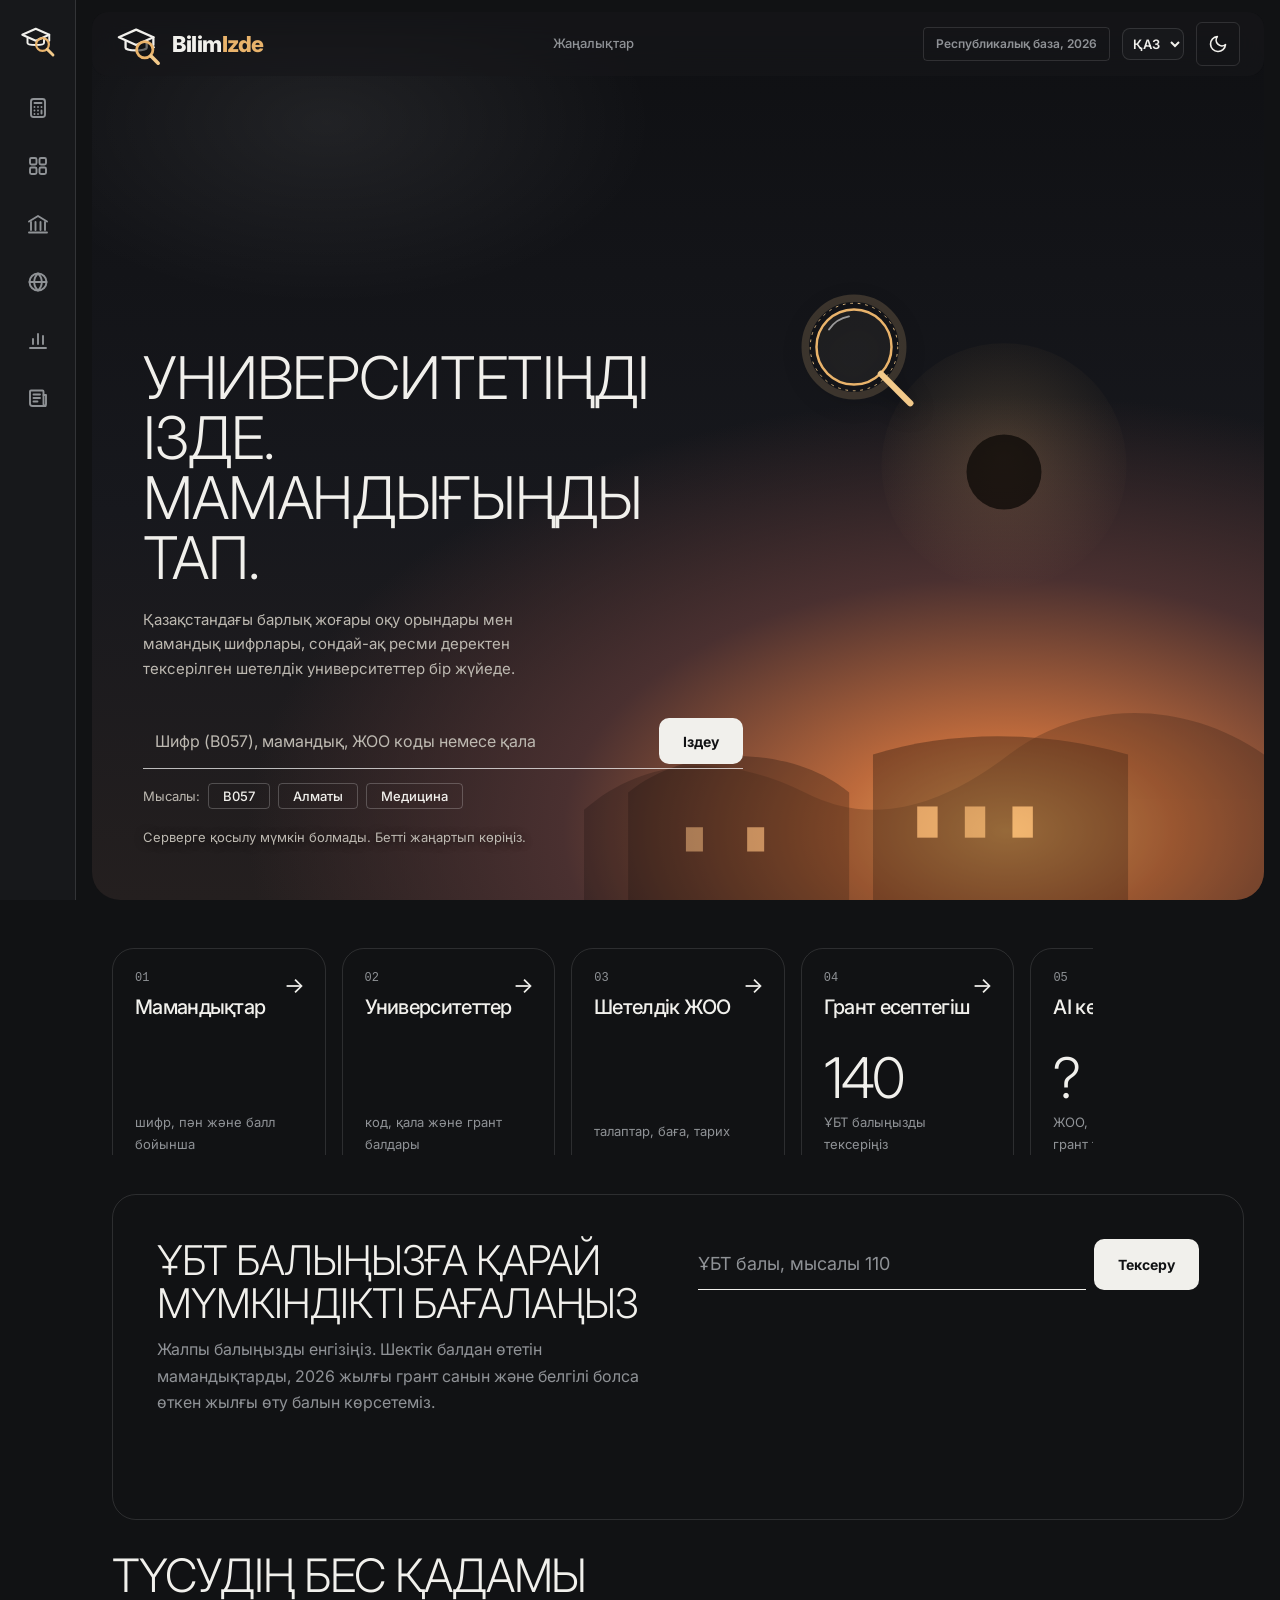
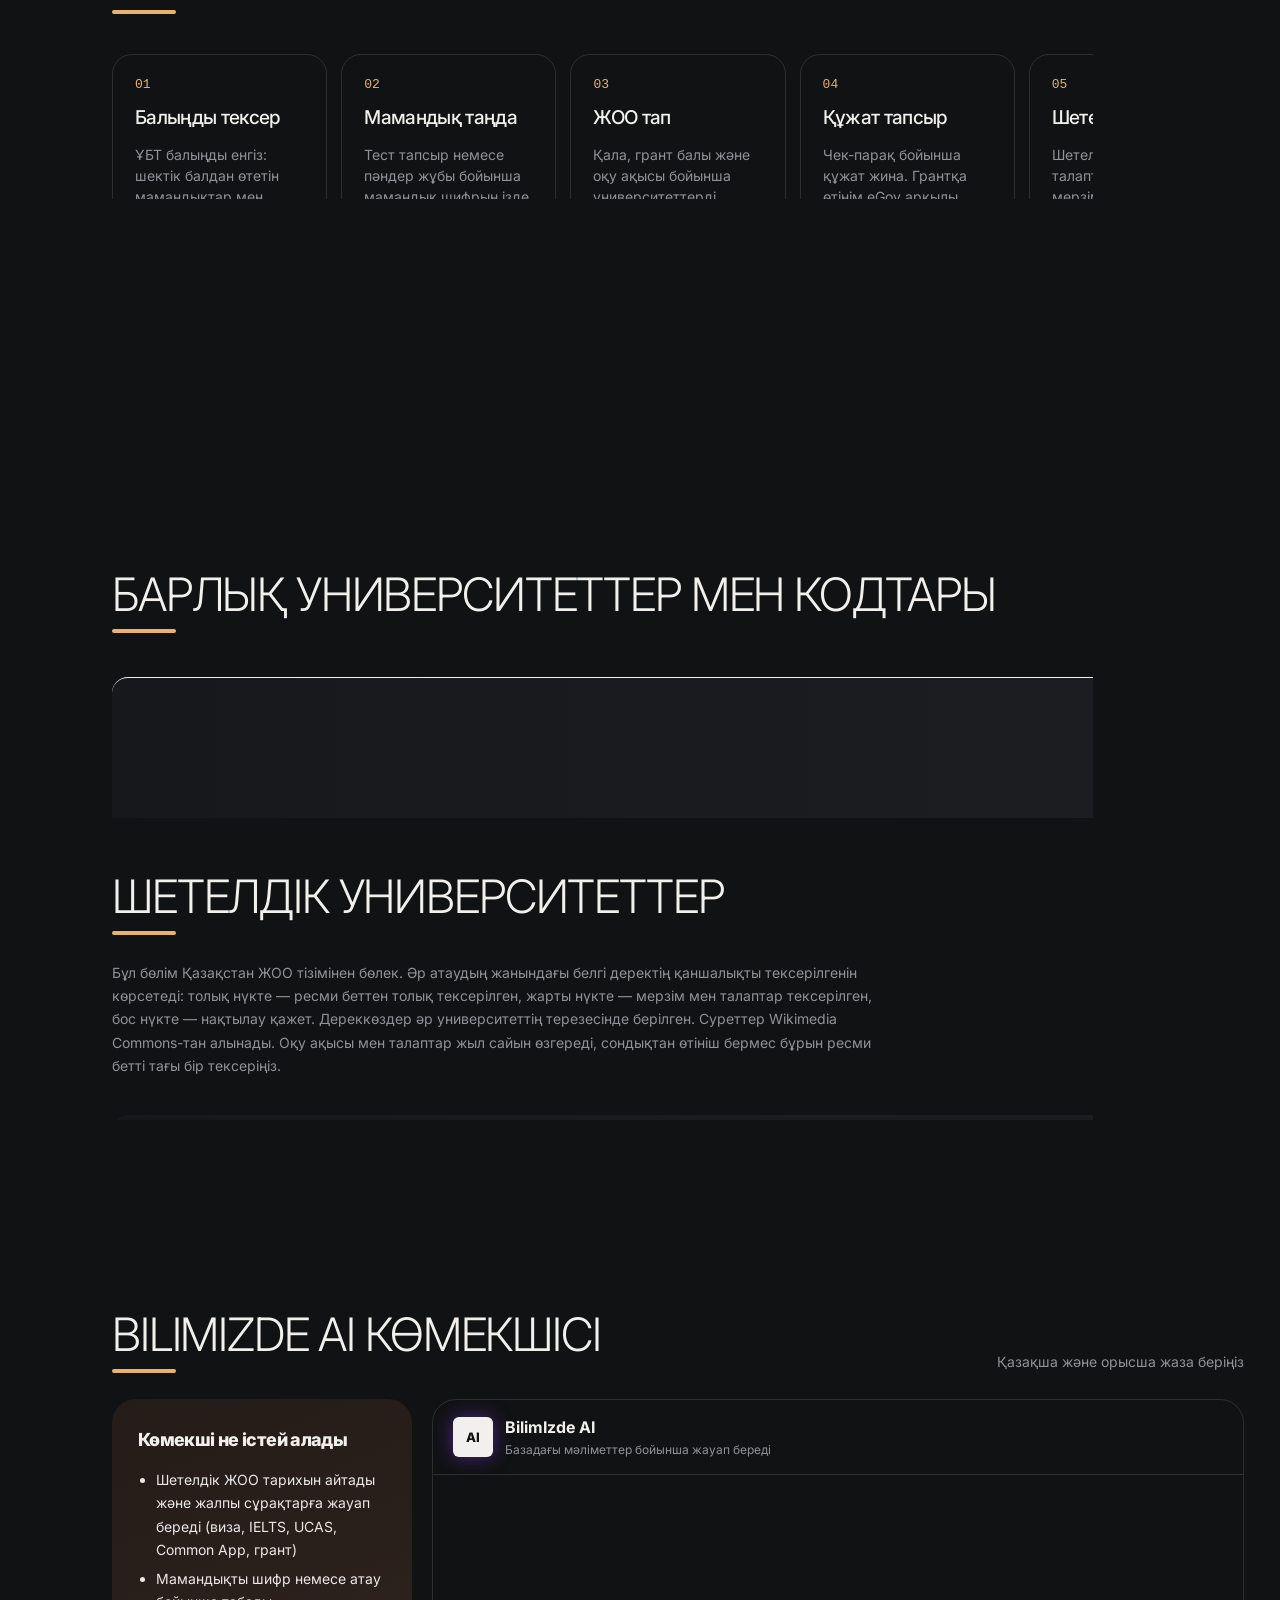
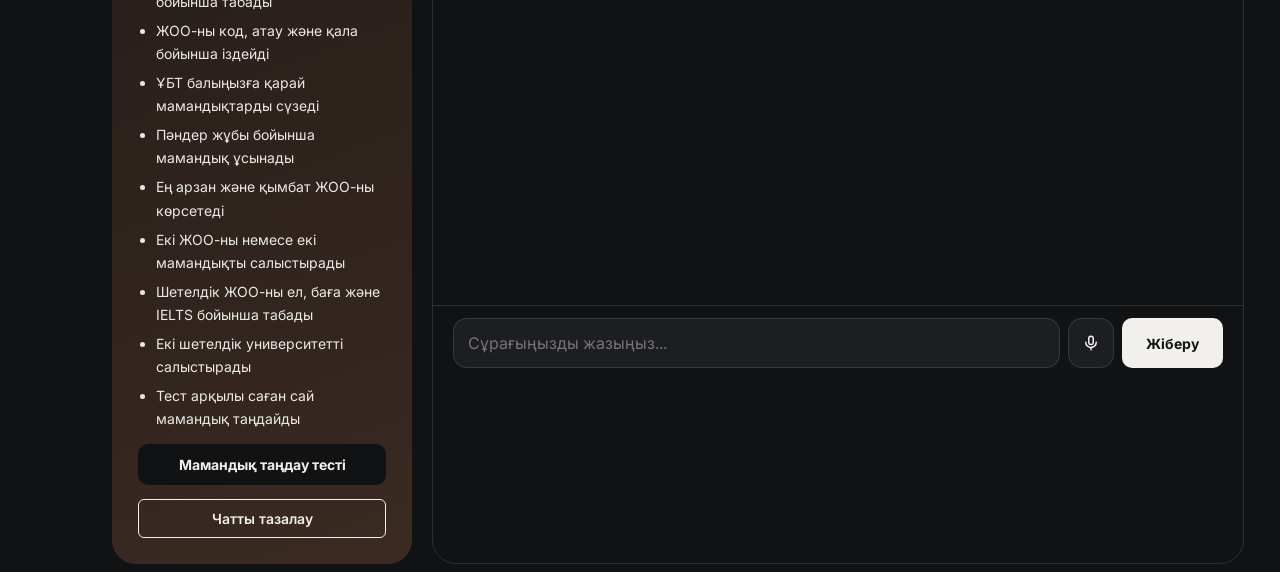
==== frontend/index.html @ efbd788b "BilimIzde: ZhOO betinde mamandyktar kestesi + grant konkursyna shekti ball" ====
<!DOCTYPE html>
<html lang="kk">
<head>
<meta charset="UTF-8"><link rel="icon" href="data:image/svg+xml,%3Csvg xmlns='http://www.w3.org/2000/svg' viewBox='0 0 48 48' fill='none' stroke='%230B1A23' stroke-width='3' stroke-linecap='round' stroke-linejoin='round'%3E%3Cpath d='M3 17 21 9l18 8-18 8z'/%3E%3Cpath d='M10 21.5V28c0 3.6 22 3.6 22 0v-6.5'/%3E%3Ccircle cx='30' cy='30' r='8.5' stroke='%2300708A' stroke-width='3.4'/%3E%3Cpath d='M36.5 36.5 44 44' stroke='%23D9A300' stroke-width='4.4'/%3E%3C/svg%3E">
<meta name="viewport" content="width=device-width, initial-scale=1">
<title>BilimIzde — Қазақстанның барлық университеттері мен мамандықтар порталы</title>
<link rel="preconnect" href="https://fonts.googleapis.com"><link rel="preconnect" href="https://fonts.gstatic.com" crossorigin>
<link href="https://fonts.googleapis.com/css2?family=Inter:wght@300;400;500;600;700&display=swap" rel="stylesheet">
<script>try{var t=localStorage.getItem('bz-theme')||'dark';document.documentElement.dataset.theme=t}catch(e){document.documentElement.dataset.theme='light'}</script>
<meta name="description" content="BilimIzde: Қазақстан мен шетелдегі университеттер, мамандықтар, ҰБТ грант балдары, салыстыру, тест және AI кеңесші."><meta property="og:title" content="BilimIzde: университетіңді ізде, мамандығыңды тап"><meta property="og:type" content="website"><script type="application/ld+json">{"@context":"https://schema.org","@type":"WebSite","name":"BilimIzde","inLanguage":"kk","description":"Қазақстан мен шетелдегі университеттер мен мамандықтар порталы"}</script>
<link rel="manifest" href="manifest.webmanifest"><meta name="theme-color" content="#111418"><link rel="apple-touch-icon" href="icon.svg">
<link rel="stylesheet" href="css/style.css?v=20261122b">
<script src="js/i18n.js?v=20261122b"></script>
</head>
<body>
<aside class="rail" aria-label="Бөлімдер">
 <a class="rlogo" href="#/" aria-label="BilimIzde"><svg viewBox="0 0 48 48" fill="none" stroke="currentColor" stroke-width="2.6" stroke-linecap="round" stroke-linejoin="round" aria-hidden="true"><path d="M3 17 21 9l18 8-18 8z"/><path d="M10 21.5V28c0 3.6 22 3.6 22 0v-6.5"/><path d="M39 17v8"/><circle cx="30" cy="30" r="8.5" stroke="var(--acc)" stroke-width="3"/><path d="M36.5 36.5 44 44" stroke="var(--gold)" stroke-width="3.8"/></svg></a>
 <nav class="rnav">
  <a href="#/calc"><svg viewBox="0 0 24 24" fill="none" stroke="currentColor" stroke-width="1.9" stroke-linecap="round" stroke-linejoin="round" aria-hidden="true"><rect x="5" y="3" width="14" height="18" rx="2.5"/><path d="M8.5 7h7M8.5 11h.01M12 11h.01M15.5 11h.01M8.5 14.5h.01M12 14.5h.01M15.5 14.5v3M8.5 18h.01M12 18h.01"/></svg><span>Грант есептегіш</span></a>
  <a href="#/majors"><svg viewBox="0 0 24 24" fill="none" stroke="currentColor" stroke-width="1.9" stroke-linecap="round" stroke-linejoin="round" aria-hidden="true"><rect x="4" y="4" width="6.5" height="6.5" rx="1.5"/><rect x="13.5" y="4" width="6.5" height="6.5" rx="1.5"/><rect x="4" y="13.5" width="6.5" height="6.5" rx="1.5"/><rect x="13.5" y="13.5" width="6.5" height="6.5" rx="1.5"/></svg><span>Мамандықтар</span></a>
  <a href="#/universities"><svg viewBox="0 0 24 24" fill="none" stroke="currentColor" stroke-width="1.9" stroke-linecap="round" stroke-linejoin="round" aria-hidden="true"><path d="M3 9.5 12 4l9 5.5"/><path d="M5 10v8M9.5 10v8M14.5 10v8M19 10v8M3 20.5h18"/></svg><span>ҚЗ университеттері</span></a>
  <a href="#/abroad"><svg viewBox="0 0 24 24" fill="none" stroke="currentColor" stroke-width="1.9" stroke-linecap="round" stroke-linejoin="round" aria-hidden="true"><circle cx="12" cy="12" r="8.5"/><path d="M3.5 12h17M12 3.5c2.6 2.4 3.8 5.2 3.8 8.5s-1.2 6.1-3.8 8.5c-2.6-2.4-3.8-5.2-3.8-8.5S9.4 5.9 12 3.5z"/></svg><span>Шетелдік университеттер</span></a>
  <a href="#/results"><svg viewBox="0 0 24 24" fill="none" stroke="currentColor" stroke-width="1.9" stroke-linecap="round" stroke-linejoin="round" aria-hidden="true"><path d="M4 20h16"/><path d="M7 16v-5M12 16V6M17 16v-8"/></svg><span>Өткен жылдардың грант нәтижелері</span></a>
  <a href="#/news"><svg viewBox="0 0 24 24" fill="none" stroke="currentColor" stroke-width="1.9" stroke-linecap="round" stroke-linejoin="round" aria-hidden="true"><path d="M5 4.5h11.5a1 1 0 0 1 1 1V18a2 2 0 0 0 2 2H6.5A2.5 2.5 0 0 1 4 17.5V5.5a1 1 0 0 1 1-1z"/><path d="M17.5 9H20v9a2 2 0 0 1-2 2"/><path d="M7.5 8.5h6.5M7.5 12h6.5M7.5 15.5h4"/></svg><span>ЖОО жаңалықтары</span></a>
 </nav>
</aside>
<div class="blob b1"></div><div class="blob b2"></div><div class="blob b3"></div>
<header><div class="wrap">
 <a class="logo" href="#/" aria-label="BilimIzde"><span class="lm"><svg viewBox="0 0 48 48" fill="none" stroke="currentColor" stroke-width="2.4" stroke-linecap="round" stroke-linejoin="round" aria-hidden="true"><path d="M3 17 21 9l18 8-18 8z"/><path d="M10 21.5V28c0 3.6 22 3.6 22 0v-6.5"/><path d="M39 17v8"/><circle cx="39" cy="27.5" r="1.5" fill="currentColor" stroke="none"/><g class="lupa"><circle cx="30" cy="30" r="8.5" stroke="var(--acc)" stroke-width="2.9" style="fill:var(--bg);fill-opacity:.6"/><path d="M36.5 36.5 44 44" stroke="var(--gold)" stroke-width="3.8"/></g></svg></span><span>Bilim<span class="grad">Izde</span></span></a>
 <nav><a href="#/calc">Грант есептегіш</a><a href="#/majors">Мамандықтар</a><a href="#/universities">Университеттер</a><a href="#/abroad">Шетелдік ЖОО</a><a href="#/results">Өткен жылдар</a><a href="#/news">Жаңалықтар</a><a href="#/ai">AI кеңесші</a></nav>
 <div class="tools"><span class="pill">Республикалық база, 2026</span>
 <select id="lang" aria-label="Тіл"><option value="kk">ҚАЗ</option><option value="ru">РУС</option><option value="en">ENG</option></select><button id="theme" aria-label="Түнгі режимді қосу"><svg class="sun" viewBox="0 0 24 24" fill="none" stroke="currentColor" stroke-width="2" stroke-linecap="round"><circle cx="12" cy="12" r="4"/><path d="M12 2v2M12 20v2M4.9 4.9l1.4 1.4M17.7 17.7l1.4 1.4M2 12h2M20 12h2M4.9 19.1l1.4-1.4M17.7 6.3l1.4-1.4"/></svg><svg class="moon" viewBox="0 0 24 24" fill="none" stroke="currentColor" stroke-width="2" stroke-linejoin="round"><path d="M21 12.8A9 9 0 1 1 11.2 3 7 7 0 0 0 21 12.8Z"/></svg></button></div>
</div></header>

<main id="top">
<section class="hero"><div class="wrap hg"><div>
 <span class="badge"><i></i> Қазақстан және шетелдік ЖОО</span>
 <h1>Университетіңді ізде. Мамандығыңды тап.</h1>
 <p>Қазақстандағы барлық жоғары оқу орындары мен мамандық шифрлары, сондай-ақ ресми деректен тексерілген шетелдік университеттер бір жүйеде.</p>
 <div class="search" role="search"><input id="q" placeholder="Шифр (B057), мамандық, ЖОО коды немесе қала" aria-label="Іздеу" oninput="if(CUR!=='#/search')go('#/search');filterData()"><button class="btn" onclick="go('#/search');filterData()">Іздеу</button></div>
 <div class="hints">Мысалы: <button onclick="hint('B057')">B057</button><button onclick="hint('Алматы')">Алматы</button><button onclick="hint('Медицина')">Медицина</button></div>
 <div class="count" id="count"></div></div>
 <div class="hr"><figure class="seek" id="seek" aria-label="Лупа BilimIzde ішіндегі мүмкіндіктерді өзі тауып көрсетеді"><svg viewBox="0 0 480 400" role="img" aria-label="Шоқжұлдыздан құралған студент қалпағы және жасырын белгілерді іздеп жүрген лупа"><defs><clipPath id="lc"><circle id="lcc" r="60" cx="240" cy="200"/></clipPath><radialGradient id="skg" cx="50%" cy="46%" r="55%"><stop offset="0" stop-color="#E9B36B" stop-opacity=".2"/><stop offset="1" stop-color="#E9B36B" stop-opacity="0"/></radialGradient></defs><circle cx="240" cy="190" r="196" fill="url(#skg)"/><g id="skBase" class="base"></g><g id="skTrail"></g><g clip-path="url(#lc)"><rect class="lp" width="480" height="400"/><g id="skLit" class="lit"></g></g><g id="skFx"></g><g id="lensG"><g class="orb"><circle class="halo" r="78"/><circle class="dash" r="70"/></g><circle class="ring" r="60"/><path class="hdl" d="M43 43 90 90"/><path class="gl" d="M-40 -28A49 49 0 0 1 -8 -49"/></g></svg><figcaption id="skCap"></figcaption></figure></div></div></section>

<section class="block" id="tiles"><div class="wrap"><div class="tiles">
<a class="tile" href="#/majors"><small>01</small><h3>Мамандықтар</h3><b id="tM"></b><span>шифр, пән және балл бойынша</span><i>→</i></a>
<a class="tile" href="#/universities"><small>02</small><h3>Университеттер</h3><b id="tU"></b><span>код, қала және грант балдары</span><i>→</i></a>
<a class="tile" href="#/abroad"><small>03</small><h3>Шетелдік ЖОО</h3><b id="tF"></b><span>талаптар, баға, тарих</span><i>→</i></a>
<a class="tile" href="#/calc"><small>04</small><h3>Грант есептегіш</h3><b>140</b><span>ҰБТ балыңызды тексеріңіз</span><i>→</i></a>
<a class="tile" href="#/ai"><small>05</small><h3>AI кеңесші</h3><b>?</b><span>ЖОО, мамандық және грант туралы сұрақтар</span><i>→</i></a></div></div></section>
<section class="band" id="analyzer"><div class="wrap calc">
 <div><h2>ҰБТ балыңызға қарай мүмкіндікті бағалаңыз</h2><p>Жалпы балыңызды енгізіңіз. Шектік балдан өтетін мамандықтарды, 2026 жылғы грант санын және белгілі болса өткен жылғы өту балын көрсетеміз.</p></div>
 <div><div class="row"><input type="number" id="score" min="0" max="140" placeholder="ҰБТ балы, мысалы 110" aria-label="ҰБТ балы"><button class="btn" onclick="calc()">Тексеру</button></div></div><div id="calcOut" aria-live="polite"></div>
</div></section>

<section class="block" id="how"><div class="wrap"><div class="head"><h2>Түсудің бес қадамы</h2></div>
<ol class="steps">
<li><a href="#/calc"><b>01</b><h3 data-i="s1t">Балыңды тексер</h3><p data-i="s1p">ҰБТ балыңды енгіз: шектік балдан өтетін мамандықтар мен грант санын көр.</p></a></li>
<li><a href="#/test"><b>02</b><h3 data-i="s2t">Мамандық таңда</h3><p data-i="s2p">Тест тапсыр немесе пәндер жұбы бойынша мамандық шифрын ізде.</p></a></li>
<li><a href="#/universities"><b>03</b><h3 data-i="s3t">ЖОО тап</h3><p data-i="s3p">Қала, грант балы және оқу ақысы бойынша университеттерді салыстыр.</p></a></li>
<li><a href="#/admit"><b>04</b><h3 data-i="s4t">Құжат тапсыр</h3><p data-i="s4p">Чек-парақ бойынша құжат жина. Грантқа өтінім eGov арқылы беріледі (2026 жылы 13–20 шілде).</p></a></li>
<li><a href="#/abroad"><b>05</b><h3 data-i="s5t">Шетелді де қара</h3><p data-i="s5p">Шетелдік ЖОО талаптары, бағасы, мерзімдері және стипендиялар.</p></a></li>
</ol></div></section>
<section class="block" id="majors"><div class="wrap">
 <div class="head"><h2>Барлық мамандықтар мен шифрлар</h2><span id="mCount"></span></div>
<div class="grid" id="majorsGrid"></div>
</div></section>

<section class="block" id="universities"><div class="wrap">
 <div class="head"><h2>Барлық университеттер мен кодтары</h2><span id="uCount"></span></div>
 <div class="hints" id="uChips" style="margin:0 0 18px"></div><div class="uni" id="uniList"></div>
</div></section>

<section class="block" id="abroad"><div class="wrap"><div class="head"><h2>Шетелдік университеттер</h2><span id="fCount"></span></div>
<p class="fnote">Бұл бөлім Қазақстан ЖОО тізімінен бөлек. Әр атаудың жанындағы белгі деректің қаншалықты тексерілгенін көрсетеді: толық нүкте — ресми беттен толық тексерілген, жарты нүкте — мерзім мен талаптар тексерілген, бос нүкте — нақтылау қажет. Дереккөздер әр университеттің терезесінде берілген. Суреттер Wikimedia Commons-тан алынады. Оқу ақысы мен талаптар жыл сайын өзгереді, сондықтан өтініш бермес бұрын ресми бетті тағы бір тексеріңіз.</p>
<div class="hints" id="fChips" style="margin:0 0 18px"></div><div class="uni" id="foreignList"></div></div></section>
<section class="block" id="ai-helper"><div class="wrap"><div class="head"><h2>BilimIzde AI көмекшісі</h2><span>Қазақша және орысша жаза беріңіз</span></div>
<div class="aiw"><aside class="aiside"><h3>Көмекші не істей алады</h3><ul><li>Шетелдік ЖОО тарихын айтады және жалпы сұрақтарға жауап береді (виза, IELTS, UCAS, Common App, грант)</li><li>Мамандықты шифр немесе атау бойынша табады</li><li>ЖОО-ны код, атау және қала бойынша іздейді</li><li>ҰБТ балыңызға қарай мамандықтарды сүзеді</li><li>Пәндер жұбы бойынша мамандық ұсынады</li><li>Ең арзан және қымбат ЖОО-ны көрсетеді</li><li>Екі ЖОО-ны немесе екі мамандықты салыстырады</li><li>Шетелдік ЖОО-ны ел, баға және IELTS бойынша табады</li><li>Екі шетелдік университетті салыстырады</li><li>Тест арқылы саған сай мамандық таңдайды</li></ul><button class="btn" onclick="startQuiz()">Мамандық таңдау тесті</button><button class="ghost" onclick="clearChat()">Чатты тазалау</button></aside>
<div class="chat2"><div class="chead"><span class="av">AI</span><div><b>BilimIzde AI</b><small>Базадағы мәліметтер бойынша жауап береді</small></div><span id="sbadge"></span></div><div id="msgs" aria-live="polite"></div><div class="qr" id="qr"></div>
<div class="row"><input id="aiIn" placeholder="Сұрағыңызды жазыңыз..." aria-label="Сұрақ" onkeydown="if(event.key==='Enter')askAI()"><button id="mic" aria-label="Дауыспен жазу"><svg viewBox="0 0 24 24" fill="none" stroke="currentColor" stroke-width="2" stroke-linecap="round"><rect x="9" y="3" width="6" height="11" rx="3"/><path d="M5 11a7 7 0 0 0 14 0M12 18v3"/></svg></button><button class="btn" onclick="askAI()">Жіберу</button></div></div></div></div></section>
<section class="block" id="detail" hidden><div class="wrap"><nav class="crumbs"><a href="#/">Басты бет</a><i>›</i><a id="detBack" href="#/">Бөлім</a><i>›</i><span id="detName"></span></nav><div class="detail" id="detBody"></div></div></section>
<section class="block" id="x" hidden><div class="wrap"><div class="head"><h2 id="xT"></h2></div><div id="xB"></div></div></section>
</main>
<dialog id="uniDlg" aria-labelledby="dName"><button class="x" onclick="document.getElementById('uniDlg').close()" aria-label="Жабу">×</button><div id="dBody"></div></dialog>

<dialog id="majDlg" aria-labelledby="mName"><button class="x" onclick="document.getElementById('majDlg').close()" aria-label="Жабу">×</button><div id="mBody"></div></dialog>
<dialog id="forDlg" aria-labelledby="fName"><button class="x" onclick="document.getElementById('forDlg').close()" aria-label="Жабу">×</button><div id="fBody"></div></dialog>
<footer><div class="wrap fw">
<div class="fc"><span class="logo" style="font-size:18px">BilimIzde</span><p data-i="fAbout">Қазақстан мен шетелдегі ЖОО, мамандықтар және гранттар туралы ақпараттық портал. Мәліметтер анықтамалық сипатта: түсер алдында ресми дереккөзбен салыстырыңыз.</p></div>
<div class="fc"><h4 data-i="fSec">Бөлімдер</h4><nav class="fnav"><a href="#/majors">Мамандықтар</a><a href="#/universities">Университеттер</a><a href="#/abroad">Шетелдік ЖОО</a><a href="#/calc">Грант есептегіш</a><a href="#/admit">Құжат</a><a href="#/grants">Грант</a><a href="#/faq">FAQ</a><a href="#/ai">AI кеңесші</a></nav></div>
<div class="fc"><h4 data-i="fSrc">Ресми дереккөздер</h4><a href="https://testcenter.kz" target="_blank" rel="noopener noreferrer">testcenter.kz — ҰБТ</a><a href="https://egov.kz" target="_blank" rel="noopener noreferrer">egov.kz — грантқа өтінім</a><a href="https://univision.kz" target="_blank" rel="noopener noreferrer">univision.kz — өту балдары</a><a href="https://bolashak.gov.kz" target="_blank" rel="noopener noreferrer">bolashak.gov.kz — «Болашақ»</a></div>
<div class="fc"><h4 data-i="fCon">Кері байланыс</h4><a href="#/club" data-i="fBug">Қате таптыңыз ба? Пікір қалдырыңыз</a><a href="#/faq" data-i="fFaq">Жиі қойылатын сұрақтар</a></div>
</div><div class="wrap fb"><span>© 2026 BilimIzde</span><span data-i="fUpd">Деректер: univision.kz, ҚР Ғылым және жоғары білім министрлігі, ЖОО ресми сайттары · 2026</span></div></footer>

<script src="js/api.js?v=20261122b"></script>
</body>
</html>
---- frontend/css/style.css ----
:root{--bg:#F0F4FF;--surf:rgba(255,255,255,.72);--surf2:rgba(255,255,255,.9);--ink:#0F172A;--mut:#475569;--line:rgba(124,58,237,.16);--acc:#0E7490;--vio:#7C3AED;--cy:#06B6D4;--li:#84CC16;--glow:rgba(124,58,237,.12);--glass:rgba(240,244,255,.75);--dlg:#FFFFFF;--gt:linear-gradient(135deg,#6D28D9,#0284C7)}
[data-theme=dark]{--bg:#090D16;--surf:rgba(15,23,42,.58);--surf2:rgba(15,23,42,.85);--ink:#F1F5F9;--mut:#94A3B8;--line:rgba(255,255,255,.1);--acc:#22D3EE;--li:#A3E635;--glow:rgba(6,182,212,.18);--glass:rgba(9,13,22,.7);--dlg:#0F172A;--gt:linear-gradient(135deg,#A855F7,#06B6D4 50%,#A3E635)}
*{box-sizing:border-box}html{scroll-behavior:smooth;scroll-padding-top:90px}
body{margin:0;background:var(--bg);color:var(--ink);font:400 16px/1.6 Inter,'Noto Sans',system-ui,sans-serif;transition:background .4s,color .4s;overflow-x:hidden}
body::before{content:"";position:fixed;inset:0;z-index:-2;background-image:linear-gradient(var(--line) 1px,transparent 1px),linear-gradient(90deg,var(--line) 1px,transparent 1px);background-size:56px 56px;-webkit-mask-image:radial-gradient(ellipse at 50% 20%,#000 20%,transparent 75%);mask-image:radial-gradient(ellipse at 50% 20%,#000 20%,transparent 75%);opacity:.55}
.blob{position:fixed;z-index:-1;border-radius:50%;filter:blur(90px);opacity:.38;pointer-events:none;animation:fl 14s infinite alternate ease-in-out}
[data-theme=light] .blob{opacity:.22}
.b1{width:450px;height:450px;background:#7C3AED;top:-120px;left:-120px}.b2{width:400px;height:400px;background:#06B6D4;top:30%;right:-120px;animation-delay:-4s}.b3{width:350px;height:350px;background:#A3E635;bottom:-80px;left:20%;animation-delay:-8s;opacity:.2}
@keyframes fl{0%{transform:translate(0,0) scale(1)}50%{transform:translate(30px,-40px) scale(1.1)}100%{transform:translate(-20px,20px) scale(.95)}}
h1,h2,h3{margin:0;font-weight:800;letter-spacing:-.02em}a{color:inherit;text-decoration:none}
:focus-visible{outline:2px solid var(--cy);outline-offset:3px;border-radius:8px}
.grad{background:var(--gt);-webkit-background-clip:text;background-clip:text;color:transparent;-webkit-text-fill-color:transparent}
.wrap{max-width:1180px;margin:0 auto;padding:0 24px}
header{position:sticky;top:0;z-index:30;background:var(--glass);backdrop-filter:blur(20px);-webkit-backdrop-filter:blur(20px);border-bottom:1px solid var(--line)}
header .wrap{height:76px;display:flex;align-items:center;justify-content:space-between;gap:16px}
.logo{display:flex;align-items:center;gap:12px;font-weight:900;font-size:22px;letter-spacing:-.02em}
.lm{width:40px;height:40px;border-radius:12px;padding:2px;background:linear-gradient(45deg,#7C3AED,#06B6D4,#A3E635);box-shadow:0 0 22px rgba(124,58,237,.45)}.lm i{display:grid;place-items:center;width:100%;height:100%;border-radius:10px;background:#090D16;color:#fff;font:900 20px Inter,sans-serif;font-style:normal}
nav{display:flex;gap:26px;font-size:14px;font-weight:600;color:var(--mut)}nav a:hover{color:var(--acc)}
.tools{display:flex;align-items:center;gap:12px}
.pill{font-size:12px;font-weight:700;padding:6px 12px;border-radius:99px;color:var(--acc);background:rgba(6,182,212,.1);border:1px solid rgba(6,182,212,.3)}
#theme{width:44px;height:44px;border-radius:14px;border:1px solid var(--line);background:var(--surf);backdrop-filter:blur(12px);color:var(--ink);display:grid;place-items:center;cursor:pointer;transition:.3s}#theme:hover{transform:scale(1.08);border-color:var(--cy);box-shadow:0 0 18px var(--glow)}#theme svg{width:20px;height:20px}
[data-theme=dark] .sun,[data-theme=light] .moon{display:none}
.btn{font:800 14px Inter,sans-serif;border:0;border-radius:14px;padding:12px 24px;background:linear-gradient(90deg,#7C3AED,#06B6D4);color:#fff;cursor:pointer;box-shadow:0 10px 26px rgba(124,58,237,.3);transition:transform .25s,box-shadow .25s}.btn:hover{transform:translateY(-2px) scale(1.03);box-shadow:0 12px 32px rgba(6,182,212,.45)}
.hero{padding:72px 0 56px}.hg{display:grid;grid-template-columns:1.25fr .85fr;gap:36px;align-items:center}
.badge{display:inline-flex;align-items:center;gap:8px;padding:6px 14px;border-radius:99px;font-size:12px;font-weight:800;letter-spacing:.04em;color:var(--acc);background:rgba(6,182,212,.1);border:1px solid rgba(6,182,212,.3)}.badge i{width:8px;height:8px;border-radius:50%;background:#A3E635;box-shadow:0 0 10px #A3E635;animation:pu 1.6s infinite}
@keyframes pu{50%{opacity:.3}}
.hero h1{font-size:clamp(34px,5vw,58px);line-height:1.1;margin:18px 0 0;font-weight:900}
.hero p{color:var(--mut);font-size:18px;max-width:520px;margin:18px 0 0}
.search{margin-top:32px;max-width:600px;display:flex;gap:8px;padding:8px;background:var(--surf);backdrop-filter:blur(16px);border:1px solid var(--line);border-radius:18px;box-shadow:0 20px 50px var(--glow)}.search:focus-within{border-color:var(--cy);box-shadow:0 0 0 3px rgba(6,182,212,.2),0 20px 50px var(--glow)}
.search input{flex:1;min-width:0;background:none;border:0;color:var(--ink);font:inherit;padding:10px 12px}.search input:focus{outline:none}.search input::placeholder{color:var(--mut)}
.hints{margin-top:14px;display:flex;flex-wrap:wrap;gap:8px;font-size:13px;color:var(--mut);align-items:center}
.hints button{font:600 13px Inter,sans-serif;color:var(--ink);background:var(--surf);border:1px solid var(--line);border-radius:99px;padding:4px 14px;cursor:pointer;transition:.2s}.hints button:hover{border-color:var(--cy);color:var(--acc)}
.count{margin-top:18px;font-size:13px;color:var(--mut)}
.glass{background:var(--surf);backdrop-filter:blur(16px);-webkit-backdrop-filter:blur(16px);border:1px solid var(--line)}
.hw{border-radius:24px;padding:26px;position:relative;box-shadow:0 30px 70px var(--glow)}.hw::before{content:"";position:absolute;inset:-1px;border-radius:25px;padding:1px;background:linear-gradient(135deg,rgba(124,58,237,.7),rgba(6,182,212,.3),rgba(163,230,53,.5));-webkit-mask:linear-gradient(#000 0 0) content-box,linear-gradient(#000 0 0);-webkit-mask-composite:xor;mask-composite:exclude;pointer-events:none}
.hw-h{display:flex;justify-content:space-between;font-size:12px;font-weight:800;letter-spacing:.06em;color:var(--mut);text-transform:uppercase}
.st3{display:grid;grid-template-columns:repeat(3,1fr);gap:10px;margin:18px 0}.st3 div{padding:14px 10px;border-radius:16px;background:var(--surf2);border:1px solid var(--line);text-align:center}.st3 b{display:block;font-size:28px;font-weight:900;line-height:1.1}.st3 span{font-size:12px;color:var(--mut)}
.trow{display:grid;grid-template-columns:70px 1fr 34px;gap:10px;align-items:center;font-size:13px;margin-top:10px}.trow em{font-style:normal;color:var(--mut)}.trow i{display:block;height:8px;border-radius:8px;background:var(--line);position:relative;overflow:hidden}.trow i::after{content:"";position:absolute;inset:0;width:var(--w);border-radius:8px;background:linear-gradient(90deg,#7C3AED,#06B6D4,#A3E635);box-shadow:0 0 12px rgba(6,182,212,.6)}.trow b{text-align:right}
.band{padding:24px 0}.band .calc{display:grid;grid-template-columns:1fr 1fr;gap:40px;align-items:start;padding:44px 48px;border-radius:28px;background:linear-gradient(135deg,rgba(124,58,237,.92),rgba(6,182,212,.85));color:#fff;box-shadow:0 0 70px rgba(124,58,237,.35);max-width:1132px}
.band h2{font-size:clamp(24px,3vw,34px);line-height:1.2;font-weight:900}.band p{color:rgba(255,255,255,.85);margin:12px 0 0}
.calc .row{display:flex;gap:8px}.calc input{flex:1;min-width:0;background:rgba(0,0,0,.25);border:1px solid rgba(255,255,255,.3);border-radius:14px;color:#fff;font:inherit;font-size:18px;padding:12px 16px}.calc input::placeholder{color:rgba(255,255,255,.6)}.calc input:focus{outline:2px solid #A3E635;border-color:transparent}
.calc .btn{background:#A3E635;color:#0B1220;box-shadow:0 8px 24px rgba(163,230,53,.35)}
#calcOut{margin-top:20px;font-size:15px}#calcOut b{color:#D9F99D}.chips{display:flex;flex-wrap:wrap;gap:6px;margin-top:12px}.chips span{font-size:12px;padding:3px 10px;border:1px solid rgba(255,255,255,.35);border-radius:99px;background:rgba(0,0,0,.18)}
section.block{padding:72px 0 8px}
.head{display:flex;justify-content:space-between;align-items:end;gap:16px;margin-bottom:26px;flex-wrap:wrap}.head h2{font-size:clamp(26px,3vw,36px);font-weight:900}.head h2::after{content:"";display:block;width:64px;height:4px;border-radius:4px;background:linear-gradient(90deg,#7C3AED,#06B6D4,#A3E635);margin-top:10px}.head span{font-size:14px;color:var(--mut)}
.fnote{margin:0 0 20px;color:var(--mut);font-size:14px;max-width:760px}
.grid{display:grid;grid-template-columns:repeat(auto-fill,minmax(310px,1fr));gap:16px}
.major{position:relative;cursor:pointer;background:var(--surf);backdrop-filter:blur(16px);border:1px solid var(--line);border-radius:20px;padding:20px;display:flex;flex-direction:column;justify-content:space-between;gap:16px;transition:transform .3s,border-color .3s,box-shadow .3s}
.major:hover{transform:translateY(-4px);border-color:rgba(6,182,212,.55);box-shadow:0 18px 44px var(--glow)}
.code{display:inline-block;font:700 12px ui-monospace,Menlo,Consolas,monospace;color:var(--acc);background:rgba(6,182,212,.1);border:1px solid rgba(6,182,212,.3);border-radius:8px;padding:2px 9px}
.major h3{font-size:16px;font-weight:700;line-height:1.4;margin-top:10px}.combo{margin:8px 0 0;font-size:13px;color:var(--mut)}.combo b{color:var(--ink)}
.mrow{display:flex;justify-content:space-between;font-size:12px;color:var(--mut);margin-bottom:6px}.mrow b{color:var(--ink)}
.meter{height:6px;border-radius:6px;background:var(--line);overflow:hidden}.meter i{display:block;height:100%;border-radius:6px;background:linear-gradient(90deg,#7C3AED,#06B6D4,#A3E635)}
.uni{background:var(--surf);backdrop-filter:blur(16px);border:1px solid var(--line);border-radius:20px;overflow:hidden}
.ur{display:grid;grid-template-columns:70px 1fr 150px 20px;gap:16px;align-items:center;padding:15px 22px;border-top:1px solid var(--line);font-size:14px;cursor:pointer;transition:background .2s}.ur:first-child{border-top:0}.ur:hover{background:rgba(6,182,212,.08)}.ur:focus-visible{outline-offset:-3px}
.ur .n{font-weight:700}.ur small{display:block;color:var(--mut);font-size:12px;font-weight:400}.ur .c{font:700 13px ui-monospace,Menlo,monospace;color:var(--acc)}.chev{font-size:22px;color:var(--cy);text-align:right;line-height:1}
.ur.fo{grid-template-columns:130px 1fr 190px 20px}.ctag{font-size:12px;font-weight:700;border:1px solid rgba(163,230,53,.5);color:var(--li);background:rgba(163,230,53,.08);border-radius:99px;padding:2px 10px;white-space:nowrap}
.empty{padding:40px;text-align:center;color:var(--mut)}
.aiw{display:grid;grid-template-columns:300px 1fr;gap:20px;align-items:stretch}
.aiside{background:linear-gradient(160deg,rgba(124,58,237,.85),rgba(6,182,212,.7));color:#fff;border-radius:24px;padding:26px;display:flex;flex-direction:column;gap:14px;box-shadow:0 20px 50px rgba(124,58,237,.3)}
.aiside h3{font-size:18px;font-weight:800}.aiside ul{margin:0;padding-left:18px;font-size:14px;color:rgba(255,255,255,.9);display:grid;gap:6px}
.aiside .btn{background:#fff;color:#4C1D95;box-shadow:none}.ghost{background:rgba(0,0,0,.2);border:1px solid rgba(255,255,255,.35);color:#fff;border-radius:14px;padding:10px;font:600 14px Inter,sans-serif;cursor:pointer}.ghost:hover{background:rgba(0,0,0,.35)}
.chat2{background:var(--surf);backdrop-filter:blur(16px);border:1px solid var(--line);border-radius:24px;display:flex;flex-direction:column;min-height:560px;overflow:hidden}
.chead{display:flex;align-items:center;gap:12px;padding:14px 20px;border-bottom:1px solid var(--line)}.chead small{display:block;color:var(--mut);font-size:12px}
.av{width:40px;height:40px;border-radius:12px;background:linear-gradient(135deg,#7C3AED,#06B6D4);color:#fff;display:grid;place-items:center;font:800 13px Inter;box-shadow:0 0 18px rgba(124,58,237,.5)}
#sbadge{margin-left:auto;font-size:12px;font-weight:800;color:var(--li)}
#msgs{flex:1;max-height:420px;min-height:300px;overflow-y:auto;padding:18px 20px;display:flex;flex-direction:column;gap:10px;font-size:14.5px}
#msgs>div{max-width:88%;padding:11px 15px;border-radius:16px 16px 16px 4px;background:var(--surf2);border:1px solid var(--line);line-height:1.55}
#msgs>.me{align-self:flex-end;border-radius:16px 16px 4px 16px;background:linear-gradient(90deg,#7C3AED,#06B6D4);color:#fff;border-color:transparent}
.chs{display:flex;flex-wrap:wrap;gap:6px;margin-top:10px}.ch{font:600 12.5px Inter,sans-serif;background:rgba(6,182,212,.08);color:var(--ink);border:1px solid rgba(6,182,212,.35);border-radius:99px;padding:5px 12px;cursor:pointer;text-align:left;transition:.2s}.ch:hover{background:rgba(6,182,212,.2);box-shadow:0 0 14px var(--glow)}.ch i{font-style:normal;color:var(--acc);font-weight:800;margin-left:4px}.more{font-size:12px;color:var(--mut);align-self:center}
.qr{display:flex;flex-wrap:wrap;gap:6px;padding:0 20px 10px}.qr button{font:600 13px Inter,sans-serif;background:none;color:var(--acc);border:1px solid rgba(6,182,212,.5);border-radius:99px;padding:5px 13px;cursor:pointer;transition:.2s}.qr button:hover{background:rgba(6,182,212,.15)}
.qr .tg.on{background:linear-gradient(90deg,#7C3AED,#06B6D4);color:#fff;border-color:transparent}.qr .go{background:#A3E635;border-color:#A3E635;color:#0B1220;font-weight:800}
.chat2 .row{display:flex;gap:8px;padding:12px 20px 18px;border-top:1px solid var(--line)}.chat2 .row input{flex:1;min-width:0;background:var(--surf2);border:1px solid var(--line);border-radius:14px;color:var(--ink);font:inherit;padding:11px 14px}.chat2 .row input:focus{outline:2px solid var(--cy);border-color:transparent}
#mic{width:46px;border:1px solid var(--line);background:var(--surf2);color:var(--ink);border-radius:14px;cursor:pointer;display:grid;place-items:center}#mic svg{width:18px;height:18px}
.dots i{display:inline-block;width:7px;height:7px;margin-right:4px;border-radius:50%;background:var(--cy);animation:bl 1s infinite}.dots i:nth-child(2){animation-delay:.15s}.dots i:nth-child(3){animation-delay:.3s}@keyframes bl{0%,80%,100%{opacity:.25}40%{opacity:1}}
.cmp{border-collapse:collapse;font-size:13px;width:100%}.cmp th,.cmp td{border:1px solid var(--line);padding:6px 8px;text-align:left;vertical-align:top}.cmp td:first-child{color:var(--mut)}
dialog{width:min(560px,92vw);max-height:88vh;overflow:auto;border:1px solid rgba(255,255,255,.14);border-radius:24px;background:var(--dlg);color:var(--ink);padding:34px 30px 30px;box-shadow:0 0 80px rgba(124,58,237,.35)}#majDlg{width:min(660px,92vw)}#forDlg{width:min(700px,92vw)}
dialog::backdrop{background:rgba(3,6,14,.7);backdrop-filter:blur(6px)}
dialog .x{position:absolute;top:12px;right:14px;width:38px;height:38px;border:0;background:none;color:var(--mut);font-size:26px;cursor:pointer;border-radius:12px}dialog .x:hover{color:var(--ink);background:var(--line)}
dialog h3{font-size:22px;line-height:1.3;margin:12px 0 4px;padding-right:28px;font-weight:800}.meta{margin:0 0 20px;color:var(--mut);font-size:14px}
.dgrid{display:grid;grid-template-columns:1fr 1fr;gap:12px}.dbox{border:1px solid var(--line);background:var(--surf);border-radius:16px;padding:14px 16px;display:flex;flex-direction:column;gap:6px}.dbox span{font-size:12px;color:var(--mut)}.dbox b{font-size:16px;line-height:1.35}
.gbar{position:relative;height:8px;border-radius:8px;background:var(--line);margin-top:6px}.gbar i{position:absolute;top:0;height:100%;border-radius:8px;background:linear-gradient(90deg,#7C3AED,#06B6D4,#A3E635);box-shadow:0 0 12px rgba(6,182,212,.5)}.gsc{display:flex;justify-content:space-between;font-size:11px;color:var(--mut)}
.note{font-size:12px;color:var(--mut);margin:16px 0}.dsec,.fsec{margin:22px 0 6px;font-size:15px;font-weight:800}.dtxt{margin:0;font-size:14px;color:var(--mut)}
.drow{display:flex;justify-content:space-between;gap:16px;padding:9px 0;border-top:1px solid var(--line);font-size:14px}.drow:first-of-type{border-top:0}.drow b{white-space:nowrap}
.verd{margin-top:12px;padding:10px 14px;border-radius:14px;font-size:14px;border:1px solid var(--line)}.verd.ok{border-color:#84CC16;color:var(--li)}.verd.no{border-color:#F472B6;color:#F472B6}
.fol{margin:6px 0 0;padding-left:20px;font-size:14px;color:var(--mut);display:grid;gap:6px}
.vrf{margin-top:16px;padding:12px 14px;border:1px dashed rgba(6,182,212,.6);border-radius:14px;font-size:13px;color:var(--mut)}.vrf a{color:var(--acc);word-break:break-all}
.site{display:block;text-align:center;text-decoration:none;padding:12px 16px}.site.alt{background:none;color:var(--ink);border:1px solid var(--line);box-shadow:none}
footer{margin-top:90px;border-top:1px solid var(--line);padding:30px 0;color:var(--mut);font-size:14px}footer .wrap{display:flex;justify-content:space-between;align-items:center;gap:16px;flex-wrap:wrap}
@media(max-width:900px){nav,.pill{display:none}.hg{grid-template-columns:1fr}.hero{padding:44px 0 28px}.band .calc,.aiw{grid-template-columns:1fr}.band .calc{padding:28px 24px}
.ur{grid-template-columns:56px 1fr 20px;gap:4px 12px}.ur>:nth-child(3){grid-column:2;grid-row:2}.ur>:nth-child(4){grid-column:3;grid-row:1}
.ur.fo{grid-template-columns:1fr 20px}.ur.fo>:nth-child(1),.ur.fo>:nth-child(2),.ur.fo>:nth-child(3){grid-column:1}.ur.fo>:nth-child(4){grid-column:2;grid-row:1}}
@media(max-width:520px){.dgrid{grid-template-columns:1fr}}
@media(prefers-reduced-motion:reduce){*,.blob{animation:none!important;transition:none!important;scroll-behavior:auto!important}}
nav a,.pill{white-space:nowrap}nav{gap:22px}@media(max-width:1180px){.pill{display:none}}@media(max-width:1000px){nav{display:none}}
/* ===== v8: минимализм ===== */
:root{--bg:#F4F6F7;--surf:#FFFFFF;--surf2:#FFFFFF;--ink:#0B1A23;--mut:#566873;--line:rgba(11,26,35,.14);--acc:#00708A;--gold:#D9A300;--glow:rgba(0,0,0,.04);--glass:rgba(244,246,247,.9);--dlg:#FFFFFF;--gt:none;--cy:#00708A;--li:#2F7D32}
[data-theme=dark]{--bg:#0A1319;--surf:#0F1B23;--surf2:#13222C;--ink:#E9F1F5;--mut:#8EA2AE;--line:rgba(233,241,245,.14);--acc:#38CBE8;--gold:#F2C230;--glow:rgba(0,0,0,.3);--glass:rgba(10,19,25,.9);--dlg:#0F1B23;--li:#7BD88F}
body::before,.blob{display:none}
body{font:400 16px/1.65 Inter,'Noto Sans',system-ui,sans-serif}
h1,h2,h3,.logo,.st3 b{font-family:Manrope,Inter,system-ui,sans-serif}
h1,h2,h3{font-weight:700;letter-spacing:-.035em}
.grad{background:none;color:inherit;-webkit-text-fill-color:currentColor}
.logo .grad{color:var(--acc);-webkit-text-fill-color:var(--acc)}
header{background:var(--glass);backdrop-filter:none;-webkit-backdrop-filter:none}
.logo{font-weight:800;font-size:22px;gap:10px}
.lm{width:46px;height:46px;padding:0;border-radius:0;background:none;box-shadow:none;color:var(--ink);display:block}
.lm svg{width:100%;height:100%;display:block;overflow:visible}
.lm .lupa{animation:sweep 2.8s .5s cubic-bezier(.6,0,.3,1) 1}
@keyframes sweep{0%{transform:translate(0,0)}35%{transform:translate(-14px,-12px)}65%{transform:translate(-4px,-14px)}100%{transform:translate(0,0)}}
nav{font-weight:500}
.pill{border-radius:4px;background:none;border-color:var(--line);color:var(--mut);font-weight:600}
#theme{border-radius:6px;background:none;backdrop-filter:none}#theme:hover{transform:none;box-shadow:none;border-color:var(--acc)}
.btn,.calc .btn{background:var(--ink);color:var(--bg);border-radius:6px;box-shadow:none;font-weight:700}
.btn:hover,.calc .btn:hover{background:var(--acc);color:#fff;transform:none;box-shadow:none}
[data-theme=dark] .btn:hover,[data-theme=dark] .calc .btn:hover{color:#04141A}
.hero{padding:88px 0 56px}
.badge{display:none}
.hero h1{font-size:clamp(42px,6.6vw,88px);line-height:1;margin:0;font-weight:700;max-width:11ch}
.hero p{font-size:18px;color:var(--mut);max-width:480px;margin-top:24px}
.search{background:none;backdrop-filter:none;border:0;border-bottom:1.5px solid var(--ink);border-radius:0;padding:4px 0;box-shadow:none}
.search:focus-within{border-color:var(--acc);box-shadow:none}
.hints button{border-radius:4px;background:none;font-weight:500}.hints button:hover,.hints button.on{border-color:var(--ink)}.hints button.on{background:var(--ink);color:var(--bg)}
.glass{background:none;backdrop-filter:none;-webkit-backdrop-filter:none;border:0}
.hr{display:grid;gap:24px}
.seek{margin:0;color:var(--ink)}.seek svg{width:100%;height:auto;display:block;touch-action:none;cursor:none;overflow:visible}
.seek .bgf{fill:var(--bg)}.seek .ring{stroke:var(--acc)}.seek .hdl{stroke:var(--gold)}
.hw{border-radius:0;padding:14px 0 0;box-shadow:none;border-top:1.5px solid var(--ink)}.hw::before{display:none}
.hw-h{letter-spacing:0;text-transform:none;font-weight:600}
.st3 div{border:0;border-radius:0;background:none;text-align:left;padding:6px 0}.st3 b{font-weight:600;font-size:38px;letter-spacing:-.04em}
.trow i{height:2px;border-radius:0}.trow i::after{background:var(--acc);box-shadow:none;border-radius:0}
.band .calc{background:none;color:var(--ink);border-radius:0;box-shadow:none;max-width:none;border-top:1px solid var(--line);border-bottom:1px solid var(--line);padding:44px 0}
.band p{color:var(--mut)}
.calc input{background:none;border:0;border-bottom:1.5px solid var(--ink);border-radius:0;color:var(--ink);padding:10px 0}.calc input::placeholder{color:var(--mut)}.calc input:focus{outline:none;border-color:var(--acc)}
#calcOut b{color:var(--acc)}.chips span{border-radius:4px;border-color:var(--line);background:none}
.major{background:transparent;backdrop-filter:none;border:0;border-right:1px solid var(--line);border-bottom:1px solid var(--line);border-radius:0;padding:22px}
.grid{gap:0;border-top:1px solid var(--line);border-left:1px solid var(--line)}
.major:hover{transform:none;background:var(--surf);box-shadow:none}
.code{border-radius:3px;background:none;border-color:var(--line);color:var(--mut)}
.meter{height:2px;border-radius:0}.meter i{background:var(--acc);border-radius:0}
.uni{background:none;backdrop-filter:none;border:0;border-top:1.5px solid var(--ink);border-radius:0}
.ur{padding:16px 4px}.ur:hover{background:var(--surf)}
.ctag{border-radius:3px;border-color:var(--line);color:var(--ink);background:none;font-weight:600}
.vt{display:inline-block;width:9px;height:9px;border-radius:50%;margin-left:10px;border:1.5px solid var(--mut);vertical-align:middle}
.vt.v2{background:var(--acc);border-color:var(--acc)}.vt.v1{background:linear-gradient(90deg,var(--acc) 50%,transparent 50%);border-color:var(--acc)}
.aiside{background:var(--ink);color:var(--bg);border-radius:0;box-shadow:none}
.aiside .btn{background:var(--bg);color:var(--ink)}.aiside .btn:hover{background:var(--gold);color:#0B1A23}
.ghost{background:none;border:1px solid currentColor;color:inherit;border-radius:6px}.ghost:hover{background:rgba(127,127,127,.25)}
.chat2{background:none;backdrop-filter:none;border:1px solid var(--line);border-radius:0}
#msgs>div{border-radius:0;background:var(--surf);border:1px solid var(--line)}
#msgs>.me{background:var(--ink);color:var(--bg);border-radius:0;border-color:var(--ink)}
.av{background:var(--ink);color:var(--bg);border-radius:6px}
.ch,.qr button{border-radius:4px;background:none;border-color:var(--line);color:var(--ink)}.ch:hover,.qr button:hover{background:var(--surf);box-shadow:none;border-color:var(--acc)}
.ch i{color:var(--acc)}
.qr .tg.on{background:var(--ink);color:var(--bg)}
dialog{border-radius:8px;border-color:var(--line);box-shadow:0 30px 90px rgba(0,0,0,.28)}
dialog::backdrop{background:rgba(5,12,17,.55);backdrop-filter:none}
.dbox{border-radius:4px;background:none}
.gbar{height:3px;border-radius:0}.gbar i{background:var(--acc);box-shadow:none;border-radius:0}
.vrf{border-radius:4px;border:1px solid var(--line);border-left:3px solid var(--acc)}
.verd{border-radius:4px}
.cmp th,.cmp td{vertical-align:top}
@media(max-width:900px){.hero{padding:48px 0 28px}.seek{max-width:340px}.hero h1{max-width:none}}

/* ===== v9: кинематографиялық қараңғы стиль ===== */
:root{--sil:url("data:image/svg+xml,%3Csvg xmlns='http://www.w3.org/2000/svg' viewBox='0 0 400 200' preserveAspectRatio='none'%3E%3Cpath d='M0 200v-52c40-34 90-30 130-10s80 8 120-22 100-34 150 0v84z' fill='rgba(0,0,0,.38)'/%3E%3Cpath d='M26 200v-62c34-28 96-28 130 0v62z' fill='rgba(0,0,0,.5)'/%3E%3Cpath d='M170 200v-84c46-14 100-14 150 0v84z' fill='rgba(0,0,0,.58)'/%3E%3Crect x='196' y='146' width='12' height='18' fill='rgba(255,208,140,.95)'/%3E%3Crect x='224' y='146' width='12' height='18' fill='rgba(255,208,140,.8)'/%3E%3Crect x='252' y='146' width='12' height='18' fill='rgba(255,208,140,.95)'/%3E%3Crect x='60' y='158' width='10' height='14' fill='rgba(255,208,140,.8)'/%3E%3Crect x='96' y='158' width='10' height='14' fill='rgba(255,208,140,.95)'/%3E%3C/svg%3E");--bg:#EEF0F1;--surf:#fff;--surf2:#F6F7F8;--ink:#121316;--mut:#5C6166;--line:rgba(0,0,0,.14);--acc:#9A5F12;--gold:#C98A1E;--glass:rgba(238,240,241,.7);--dlg:#fff}
[data-theme=dark]{--bg:#111214;--surf:#17181B;--surf2:#1D1E22;--ink:#F1F0EC;--mut:#8F9296;--line:rgba(255,255,255,.12);--acc:#E9B36B;--gold:#F2C98A;--glass:rgba(23,24,27,.62);--dlg:#17181B}
body{background:var(--bg)}
.btn,.calc .btn{border-radius:10px}.btn:hover,.calc .btn:hover,[data-theme=dark] .btn:hover,[data-theme=dark] .calc .btn:hover{background:var(--acc);color:#16110a}
header{position:sticky;top:12px;margin:12px 16px 0;border:0;border-radius:16px;background:var(--glass);backdrop-filter:blur(16px);-webkit-backdrop-filter:blur(16px);z-index:40}
header .wrap{height:64px}
nav a{font-size:13px;font-weight:500}nav a:hover{color:var(--ink)}
/* hero */
.hero{padding:0 16px;margin-top:-76px}
.hero .wrap.hg{--ink:#F1F0EC;--mut:#BDB9B1;--line:rgba(255,255,255,.22);--bg:#111214;--acc:#E9B36B;max-width:none;margin:0;min-height:min(96vh,880px);border-radius:28px;padding:clamp(24px,4vw,56px);padding-top:110px;color:var(--ink);position:relative;overflow:hidden;align-items:end;isolation:isolate;
 background:radial-gradient(90% 70% at 78% 92%,#f0a85c 0,#bd6a3c 16%,#4a3030 42%,transparent 72%),linear-gradient(180deg,#0f1013 0,#17181d 55%,#241f1f 100%)}
.hero .wrap.hg::after{content:"";position:absolute;inset:auto 0 0 0;height:46%;z-index:-1;background:var(--sil) bottom/100% 100% no-repeat}
.hero .wrap.hg::before{content:"";position:absolute;inset:0;z-index:-1;background:radial-gradient(40% 30% at 20% 10%,rgba(255,255,255,.07),transparent 70%)}
.hero h1{font-weight:300;text-transform:uppercase;font-size:clamp(34px,5.6vw,80px);line-height:1.02;letter-spacing:-.02em;max-width:11ch}
.hero p{font-size:15px;max-width:440px;margin-top:20px}
.hero .search{border-bottom-color:rgba(255,255,255,.7)}
.hero .btn{background:#F1F0EC;color:#111214}.hero .btn:hover{background:var(--acc);color:#16110a}
.hero .hr{align-self:stretch;justify-content:space-between}
.hero .seek{max-width:380px;margin-left:auto}
.hero .hw{background:rgba(12,12,14,.55);backdrop-filter:blur(14px);-webkit-backdrop-filter:blur(14px);border:0;border-radius:18px;padding:20px;max-width:380px;margin-left:auto}
/* тақырыптар */
.head h2,.band h2{font-weight:300;text-transform:uppercase;font-size:clamp(28px,4.6vw,64px);line-height:1.04;letter-spacing:-.025em}
section.block{padding:96px 0 8px}
.band .calc{position:relative;border:1px solid var(--line);padding:44px}
.band .calc::before,.band .calc::after,.grid::before{content:"";position:absolute;width:6px;height:6px;background:var(--ink)}
.band .calc::before{left:-3px;top:-3px}.band .calc::after{right:-3px;bottom:-3px}
/* мамандықтар: тор */
.grid{position:relative}.grid::before{left:-3px;top:-3px}
.major{position:relative;min-height:190px}
.major::after{content:"";position:absolute;right:-3px;bottom:-3px;width:5px;height:5px;background:var(--ink);opacity:.55}
.major h3{font-weight:500;font-size:17px}
/* бес қадам */
.pent{position:relative;max-width:820px;height:520px;margin:48px auto 0}
.pshape{position:absolute;left:50%;top:50%;width:360px;height:360px;transform:translate(-50%,-50%);clip-path:polygon(50% 0,100% 37%,81% 100%,19% 100%,0 37%);background:radial-gradient(80% 60% at 60% 95%,#f0a85c,#b4603a 30%,#3a2a2e 70%),#17181b}
.pshape::after{content:"";position:absolute;inset:auto 0 0 0;height:55%;background:var(--sil) bottom/100% 100% no-repeat}
.pl{position:absolute;font-size:14px;font-weight:500;white-space:nowrap;transition:color .2s}.pl:hover{color:var(--acc)}.pl b{color:var(--mut);font-weight:400;margin-right:8px}
.p1{left:50%;top:0;transform:translateX(-50%)}.p2{right:0;top:34%}.p3{right:8%;bottom:2%}.p4{left:8%;bottom:2%}.p5{left:0;top:34%}
@media(max-width:760px){.pent{height:auto;display:grid;gap:14px}.pshape{position:relative;left:auto;top:auto;transform:none;margin:0 auto 12px;width:min(300px,100%);height:min(300px,80vw);order:-1}.pl{position:static;transform:none!important}}
/* шетелдік карталар */
#foreignList{display:grid;grid-template-columns:repeat(auto-fill,minmax(290px,1fr));gap:36px 28px;border:0;padding:0;background:none}
#foreignList .ur.fo{--h:28;position:relative;display:flex;flex-direction:column;align-items:flex-start;min-height:340px;padding:22px;border:0;border-radius:24px;overflow:hidden;isolation:isolate;color:#F6F4EF;gap:6px;
 background:linear-gradient(0deg,rgba(0,0,0,.6),transparent 62%),radial-gradient(90% 70% at 72% 105%,hsl(var(--h) 72% 46%),transparent 72%),linear-gradient(180deg,hsl(calc(var(--h) + 200) 22% 15%),hsl(var(--h) 24% 13%));transition:transform .45s cubic-bezier(.2,.7,.2,1)}
#foreignList .ur.fo::after{content:"";position:absolute;inset:auto 0 0 0;height:52%;z-index:-1;background:var(--sil) bottom/100% 100% no-repeat}
#foreignList .ur.fo:hover{transform:translateY(-6px);background-color:transparent}
#foreignList .ur.fo:nth-child(5n+1){--h:24}#foreignList .ur.fo:nth-child(5n+2){--h:196}#foreignList .ur.fo:nth-child(5n+3){--h:340}#foreignList .ur.fo:nth-child(5n+4){--h:150}#foreignList .ur.fo:nth-child(5n){--h:262}
#foreignList .ur.fo>:nth-child(2){margin-top:auto;font-size:21px;font-weight:400;line-height:1.2}
#foreignList .ur.fo small{color:rgba(246,244,239,.75);font-size:13px;margin-top:4px}
#foreignList .ur.fo>:nth-child(3){font-size:13px;color:rgba(246,244,239,.8)}
#foreignList .ur.fo .ctag{color:#F6F4EF;border-color:rgba(255,255,255,.4);background:rgba(0,0,0,.25);border-radius:99px}
#foreignList .ur.fo .vt{border-color:#F6F4EF}#foreignList .ur.fo .vt.v2{background:#F2C98A;border-color:#F2C98A}#foreignList .ur.fo .vt.v1{background:linear-gradient(90deg,#F2C98A 50%,transparent 50%);border-color:#F2C98A}
#foreignList .ur.fo .chev{display:none}
@media(min-width:900px){#foreignList .ur.fo:nth-child(even){margin-top:56px}}
/* университет тізімі */
.ur:hover{background:var(--surf2)}
.aiside{background:linear-gradient(160deg,#241c18,#3a2a22);color:#F1F0EC;border-radius:24px}
.chat2{border-radius:24px}
dialog{border-radius:20px}

/* ЖОО логотиптері */
.lg{position:relative;display:inline-grid;width:44px;height:44px;border-radius:10px;overflow:hidden;flex:none;vertical-align:middle}
.lgm{display:grid;place-items:center;width:100%;height:100%;font:700 14px Manrope,Inter,sans-serif;color:#fff;background:hsl(var(--h,200) 42% 30%)}
.lg img{position:absolute;inset:0;width:100%;height:100%;object-fit:contain;background:#fff;padding:6px}
.ur>.c{display:flex;align-items:center;gap:10px;min-width:0}.ur>.c em{font:normal 12px ui-monospace,Menlo,monospace;color:var(--mut)}
.ur:not(.fo){grid-template-columns:116px 1fr 150px 20px}
@media(max-width:900px){.ur:not(.fo){grid-template-columns:56px 1fr 20px}.ur>.c em{display:none}}

/* суреттер */
#foreignList .ur.fo.ph{background:linear-gradient(0deg,rgba(0,0,0,.78),rgba(0,0,0,.08) 62%),var(--ph) center/cover no-repeat}
#foreignList .ur.fo.ph::after{display:none}
.fph{display:block;width:calc(100% + 60px);margin:-34px -30px 18px;height:220px;object-fit:cover;border-radius:20px 20px 0 0}

/* беттер, тарих */
[hidden]{display:none!important}
body:not([data-page=home]):not([data-page=search]) main{padding-top:104px;min-height:80vh}
main>section:not([hidden]){animation:pg .5s cubic-bezier(.2,.7,.2,1) both}
@keyframes pg{from{opacity:0;transform:translateY(14px)}to{opacity:1;transform:none}}
nav a.on{color:var(--ink);box-shadow:inset 0 -2px 0 var(--acc)}
.hb{margin-top:12px;border:1px solid rgba(255,255,255,.45);background:rgba(0,0,0,.32);color:#fff;border-radius:99px;padding:7px 15px;font:600 13px Inter,sans-serif;cursor:pointer;transition:background .2s,color .2s}.hb:hover{background:#fff;color:#111}
.hist{margin-top:22px;border-top:1px solid var(--line);padding-top:14px}.hist summary{cursor:pointer;font:700 17px Manrope,sans-serif;list-style:none}.hist summary::after{content:" +";color:var(--acc)}.hist[open] summary::after{content:" −"}
.tl{list-style:none;margin:14px 0 0;padding:0 0 0 18px;border-left:1.5px solid var(--acc)}.tl li{position:relative;display:grid;grid-template-columns:92px 1fr;gap:12px;padding:8px 0}.tl li::before{content:"";position:absolute;left:-23px;top:15px;width:8px;height:8px;border-radius:50%;background:var(--acc)}.tl b{font-family:Manrope,sans-serif;color:var(--acc)}

/* v14: беттер, карточкалар, мобильді мәзір */
.tiles{display:grid;grid-template-columns:repeat(auto-fit,minmax(210px,1fr));gap:16px;margin-top:40px}
.tile{position:relative;display:flex;flex-direction:column;gap:6px;min-height:230px;padding:22px;border:1px solid var(--line);border-radius:22px;overflow:hidden;isolation:isolate;transition:transform .4s cubic-bezier(.2,.7,.2,1),border-color .3s}
.tile::after{content:"";position:absolute;inset:auto 0 0 0;height:50%;z-index:-1;background:var(--sil) bottom/100% 100% no-repeat;opacity:0;transition:opacity .4s}
.tile:hover{transform:translateY(-6px);border-color:var(--acc)}.tile:hover::after{opacity:.9}
.tile small{color:var(--mut);font:500 12px ui-monospace,Menlo,monospace}.tile h3{font-size:20px;font-weight:500;margin:0}
.tile b{margin-top:auto;font:300 56px/1 Manrope,sans-serif;letter-spacing:-.04em}.tile span{color:var(--mut);font-size:13px}
.tile i{position:absolute;right:20px;top:18px;font-style:normal;font-size:22px;transition:transform .3s}.tile:hover i{transform:translateX(5px);color:var(--acc)}
.back{display:inline-block;margin:0 0 22px;color:var(--mut);font-weight:500}.back:hover{color:var(--acc)}
.detail{max-width:860px;margin:0 auto;padding:0 0 70px}
.detail h3{font-size:clamp(28px,4.4vw,52px);font-weight:300;text-transform:uppercase;line-height:1.05;letter-spacing:-.025em;margin:10px 0 6px}
.detail .fph{width:100%;margin:0 0 24px;height:clamp(200px,38vw,380px);border-radius:22px}
.major,.ur{cursor:pointer}
@media(max-width:900px){header .wrap{flex-wrap:wrap;height:auto;padding-top:10px}nav{display:flex!important;order:3;width:100%;overflow-x:auto;gap:20px;padding:6px 0 10px;white-space:nowrap;scrollbar-width:none}nav::-webkit-scrollbar{display:none}body:not([data-page=home]):not([data-page=search]) main{padding-top:36px}.tl li{grid-template-columns:1fr;gap:2px}}

/* қазақ әріптері үшін бірыңғай қаріп */
h1,h2,h3,h4,.logo,.st3 b,.tile b,.tl b,.hist summary,.lgm,.pl,.head h2{font-family:Inter,'Noto Sans',system-ui,sans-serif}
.hero .wrap.hg::after{opacity:.5}
.head h2::after,.head::after{background:var(--acc)!important}

/* v15: құрылым */
.crumbs{display:flex;flex-wrap:wrap;align-items:center;gap:8px;margin:0 0 22px;font-size:14px;color:var(--mut)}.crumbs i{font-style:normal;opacity:.6}.crumbs a:hover{color:var(--acc)}.crumbs span{color:var(--ink)}
.pn{display:grid;grid-template-columns:1fr 1fr;gap:14px;margin:36px 0 8px}.pn a,.pn span{border:1px solid var(--line);border-radius:14px;padding:14px 16px;display:flex;flex-direction:column;gap:4px;transition:border-color .2s}.pn span{border:0}.pn a:hover{border-color:var(--acc)}.pn a.r{text-align:right}.pn small{color:var(--mut)}
.relh{margin:30px 0 12px;font-weight:600}
.fnav{display:flex;flex-wrap:wrap;gap:6px 20px}.fnav a{color:var(--mut)}.fnav a:hover{color:var(--ink)}
footer .wrap{flex-wrap:wrap;gap:14px 28px}
@media(max-width:600px){.pn{grid-template-columns:1fr}.pn a.r{text-align:left}}
/* v17 */#majorsGrid:empty,#uniList:empty,#foreignList:empty{min-height:180px;border-radius:16px;background:linear-gradient(90deg,var(--surf),var(--surf2),var(--surf));background-size:200% 100%;animation:sk 1.2s infinite}@keyframes sk{to{background-position:-200% 0}}
.xm{color:var(--mut);font-size:14px}.xr{display:flex;flex-wrap:wrap;gap:10px;align-items:end;margin:0 0 16px}.xr label{display:grid;gap:4px;font-size:13px;color:var(--mut)}
.xr input,.xr select,.xr textarea,.cm{font:500 14px Inter,sans-serif;color:var(--ink);background:var(--surf2);border:1px solid var(--line);border-radius:10px;padding:10px 12px;min-width:0;max-width:100%}.xr textarea{width:100%;min-height:90px}
.xg{display:grid;grid-template-columns:repeat(auto-fit,minmax(300px,1fr));gap:16px}.xc{background:var(--surf);border:1px solid var(--line);border-radius:16px;padding:20px;backdrop-filter:blur(10px)}.xc h3{font-size:18px;margin-bottom:10px}.xc ul{padding-left:18px;margin:8px 0}
.xo{display:flex;flex-wrap:wrap;gap:8px;margin:12px 0}.xs{overflow-x:auto}.xt{border-collapse:collapse;width:100%;font-size:14px}.xt th,.xt td{border:1px solid var(--line);padding:9px 12px;text-align:left;vertical-align:top}.xt th{background:var(--surf)}
.xd{background:var(--surf);border:1px solid var(--line);border-radius:12px;padding:12px 16px;margin:0 0 10px}.xd summary{cursor:pointer;font-weight:700}.xk{display:block;padding:6px 0;cursor:pointer}
.xmap{width:100%;max-width:900px;color:var(--mut)}.mc{cursor:pointer}.mc circle{fill:var(--cy);fill-opacity:.45;stroke:var(--acc);stroke-width:2;transition:.2s}.mc:hover circle,.mc:focus circle{fill-opacity:.9}.mc text{fill:var(--ink);font:600 11px Inter,sans-serif}
.favb{margin:0 0 16px}#lang{font:600 13px Inter,sans-serif;background:var(--surf);color:var(--ink);border:1px solid var(--line);border-radius:8px;padding:6px}
header nav{flex-wrap:wrap;gap:6px 16px;justify-content:center}
@media(max-width:900px){header nav{overflow-x:auto;flex-wrap:nowrap;width:100%;order:3;justify-content:flex-start;padding-bottom:6px;white-space:nowrap}.xr>*{flex:1 1 100%}.mc text{font-size:14px}}
/* v18 */
#majorsGrid.grid{display:block;gap:0;border:0;border-top:1.5px solid var(--ink)}
#majorsGrid::before,#majorsGrid .major::after{display:none}
#majorsGrid .major{display:grid;grid-template-columns:84px 1fr auto 20px;align-items:center;gap:8px 18px;min-height:0;padding:16px 6px;border:0;border-bottom:1px solid var(--line);background:none}
#majorsGrid .major:hover{background:var(--surf2)}
.major .mn h3{margin:0;font-size:16px;font-weight:500}.major .mn .combo{margin:4px 0 0}
.mts{display:flex;gap:28px}.mt{display:flex;flex-direction:column;gap:2px;font-size:12px;color:var(--mut);min-width:96px}.mt b{font-size:20px;font-weight:600;color:var(--ink)}
.major .chev{font-size:22px;color:var(--cy);text-align:right}
@media(max-width:900px){#majorsGrid .major{grid-template-columns:70px 1fr 20px}.major .mts{grid-column:2;grid-row:2;gap:20px}.major .chev{grid-column:3;grid-row:1}}
.fh{display:flex;justify-content:space-between;align-items:flex-start;align-self:stretch;width:100%}
#foreignList .ur.fo .lg{width:56px;height:56px;border-radius:12px;box-shadow:0 4px 14px rgba(0,0,0,.35)}
#fBody>.lg,#dBody>.lg{width:52px;height:52px}
.acc{border:1px solid var(--line);border-radius:16px;margin:14px 0;background:var(--surf)}.acc summary{cursor:pointer;padding:16px 18px;font-weight:700;list-style:none;display:flex;justify-content:space-between;align-items:center}.acc summary::-webkit-details-marker{display:none}.acc summary::after{content:"⌄";font-size:20px;color:var(--mut)}.acc[open] summary::after{content:"⌃"}.ab{padding:0 16px 16px}
.yc{display:grid;grid-template-columns:repeat(auto-fit,minmax(150px,1fr));gap:12px}.yc>div{border:1px solid var(--line);border-radius:14px;padding:12px 14px;background:var(--surf2);font-weight:600}.yc b.n{display:block;font-size:28px;color:var(--acc);font-weight:700}
.mm{display:flex;gap:8px;margin-top:8px;font-size:13px;font-weight:500}.mm span{flex:1;background:var(--surf);border-radius:8px;padding:6px 8px}.mm b{color:var(--acc)}

/* ===== v20 ===== */
/* хиро: сурет орталықта, статистика виджеті жоқ */
.hero .hr{place-content:center;align-self:stretch}
.hero .seek{max-width:540px;margin:0 auto;width:100%}
.seek svg{overflow:visible}
.seek .lp{fill:rgba(12,9,6,.74)}
.seek .ln{fill:none;stroke-linecap:round;stroke-dasharray:1;stroke-dashoffset:1;animation:sk-draw 2.2s ease forwards}
@keyframes sk-draw{to{stroke-dashoffset:0}}
.seek .base .ln{stroke:rgba(241,240,236,.3);stroke-width:1.3}
.seek .lit .ln{stroke:#F2C98A;stroke-width:1.5}
.seek .sh{stroke-width:1.1}
.seek .nd{animation:sk-tw 3.2s ease-in-out infinite}
.seek .base .nd{fill:rgba(241,240,236,.5)}
.seek .lit .nd{fill:#FFF3DE}
.seek .nd.gold{fill:#F2C230!important}
.seek .st{animation:sk-tw 4s ease-in-out infinite}
.seek .base .st{fill:rgba(241,240,236,.4)}.seek .lit .st{fill:#FFE6B8}
@keyframes sk-tw{50%{opacity:.3}}
.seek .fl{animation:sk-fl 6s ease-in-out infinite}
@keyframes sk-fl{50%{transform:translateY(-5px)}}
.seek .chip rect{fill:rgba(255,255,255,.03);stroke:rgba(255,255,255,.2);stroke-width:1}
.seek .chip text{fill:rgba(255,255,255,.4);font:600 12.5px Inter,'Noto Sans',system-ui,sans-serif}
.seek .lit .chip rect{fill:rgba(233,179,107,.22);stroke:#E9B36B}
.seek .lit .chip text{fill:#FFF3DE}
.seek .chip.found rect{fill:rgba(233,179,107,.34);stroke:#F2C98A}
.seek .chip.found text{fill:#fff}
.seek #lensG .ring{fill:rgba(255,232,196,.05);stroke:#E9B36B;stroke-width:4;transition:stroke .2s}
.seek #lensG .hdl{stroke:#F2C98A;stroke-width:10;stroke-linecap:round;fill:none}
.seek #lensG .gl{stroke:rgba(255,255,255,.55);stroke-width:3;stroke-linecap:round;fill:none}

.seek figcaption{margin-top:6px;font-size:13px;line-height:1.5;color:var(--mut);text-align:center}
.seek figcaption b{color:var(--acc)}
.skgo{font:inherit;font-weight:700;color:#16110a;background:var(--acc);border:0;border-radius:99px;padding:6px 14px;cursor:pointer;margin-left:6px}
@media(prefers-reduced-motion:reduce){.seek .ln{stroke-dashoffset:0!important}}
/* мамандықтар: үш көрсеткіш */
.mts{gap:26px}.mt{min-width:92px}.mt b{font-size:20px}
.mt.dim b{color:var(--mut);font-weight:400}
/* ЖОО тізімі: код үлкен, логотип үлкен */
.lg{width:54px;height:54px;border-radius:12px}
.lgm{font-size:17px}
.ur>.c{gap:14px}
.ur>.c em{font:700 15px ui-monospace,Menlo,Consolas,monospace;color:var(--ink);background:var(--surf2);border:1px solid var(--line);border-radius:8px;padding:5px 10px;letter-spacing:.04em}
.ur:not(.fo){grid-template-columns:170px 1fr 150px 20px}
@media(max-width:900px){.ur:not(.fo){grid-template-columns:130px 1fr 20px}.ur>.c em{display:inline-block;font-size:13px;padding:3px 7px}.lg{width:48px;height:48px}}
#dBody>.lg,#fBody>.lg{width:68px;height:68px;border-radius:14px}
#dBody .code{font-size:17px;padding:6px 16px;margin-left:14px!important}
.yc>div small{display:block;margin-top:4px;font-size:12px;font-weight:400;color:var(--mut)}
/* карта */
.xmap .mc .bb{fill:var(--cy);fill-opacity:.5;stroke:var(--acc);stroke-width:2}
.xmap .mc:hover .bb,.xmap .mc:focus .bb{fill-opacity:.95}
.xmap .mc .cn{fill:var(--ink);font:700 12.5px Inter,'Noto Sans',sans-serif;text-anchor:middle;pointer-events:none}
.xmap .mc .lb{fill:var(--ink);font:600 12.5px Inter,'Noto Sans',sans-serif;text-anchor:start;paint-order:stroke;stroke:var(--bg);stroke-width:4px;stroke-linejoin:round}
.xmap .mc .ld{stroke:var(--acc);stroke-opacity:.7;stroke-width:1.4;stroke-dasharray:3 3}
.xmap .mc .an{fill:var(--acc);stroke:none;fill-opacity:1}

/* ===== v23: грант жылдары ===== */
.gy{display:grid;grid-template-columns:1fr 1fr;gap:12px;margin-bottom:10px}
.gyc{border:1px solid var(--line);border-radius:14px;padding:14px 16px;background:var(--surf2);display:flex;flex-direction:column;gap:4px}
.gyc .gy-y{font:700 12px Inter,sans-serif;letter-spacing:.08em;color:var(--mut)}
.gyc b{font:700 30px/1.1 Inter,sans-serif;color:var(--ink)}.gyc.y26 b{color:var(--acc)}
.gyc small{color:var(--mut);font-size:12px}.gyc em{font-style:normal;font-size:12.5px;color:var(--mut)}
.gy-bar{display:block;height:5px;border-radius:5px;background:var(--line);overflow:hidden;margin:6px 0 2px}.gy-bar i{display:block;height:100%;background:var(--mut);border-radius:5px}.y26 .gy-bar i{background:var(--acc)}
.gy-d{margin:0 0 12px;font-weight:600;font-size:14px}.gy-d.up{color:#3f9d55}.gy-d.down{color:#c2410c}
[data-theme=dark] .gy-d.up{color:#7bd88f}[data-theme=dark] .gy-d.down{color:#fb923c}
@media(max-width:520px){.gy{grid-template-columns:1fr}}
/* ===== v23: креативті карта ===== */
.kmw{display:grid;grid-template-columns:minmax(0,1fr) 320px;gap:18px;align-items:start}
.kmap{position:relative;border-radius:24px;overflow:hidden;background:#0d0e12;box-shadow:0 30px 70px rgba(0,0,0,.35);color:#f1f0ec}
.km-top{position:absolute;left:16px;top:14px;right:16px;display:flex;gap:14px;flex-wrap:wrap;align-items:center;z-index:2;font-size:13px;color:#bdb9b1;pointer-events:none}
.km-top b{color:#f2c98a;font-size:18px;margin-right:4px}.km-hint{margin-left:auto;opacity:.7}
.km-svg{display:block;width:100%;height:auto}
.km-sky{fill:#0d0e12}.km-st{fill:#fff3de;animation:sk-tw 4s ease-in-out infinite}
.km-water{opacity:.9}.km-lakes{fill:#24506b;opacity:.95}
.km-oldaral{fill:none;stroke:#7fb7d4;stroke-opacity:.45;stroke-width:1.2;stroke-dasharray:4 4}
.km-riv{fill:none;stroke:#5aa7cf;stroke-opacity:.55;stroke-width:1.4;stroke-linecap:round}
.km-shadow{fill:none;stroke:#e9b36b;stroke-opacity:.25;stroke-width:10;filter:url(#kmGlow)}
.km-border{fill:none;stroke:#e9b36b;stroke-opacity:.75;stroke-width:1.6;stroke-linejoin:round;stroke-dasharray:1600;stroke-dashoffset:1600;animation:km-draw 2.4s ease forwards}
@keyframes km-draw{to{stroke-dashoffset:0}}
.km-nb{fill:#8f9296;font:600 10.5px Inter,sans-serif;letter-spacing:.25em;text-anchor:middle;opacity:.55}
.km-wl{fill:#7fb7d4;font:italic 500 11px Inter,sans-serif;text-anchor:middle;opacity:.8}
.km-ln{stroke:#f2c98a;stroke-opacity:.28;stroke-width:1;stroke-dasharray:3 4;animation:km-flow 6s linear infinite}
@keyframes km-flow{to{stroke-dashoffset:-70}}
.km-c{cursor:pointer;outline:none}
.km-lead{pointer-events:none;stroke:#f2c98a;stroke-opacity:.5;stroke-width:1}
.km-pulse{pointer-events:none;fill:none;stroke:#f2c98a;stroke-width:1.5;transform-box:fill-box;transform-origin:center;animation:km-pulse 2.6s ease-out infinite}
@keyframes km-pulse{0%{transform:scale(1);opacity:.75}100%{transform:scale(2.4);opacity:0}}
.km-halo{fill:#e9b36b;opacity:.12}
.km-dot{fill:url(#kmDot);stroke:#fff3de;stroke-width:1;transition:transform .25s;transform-box:fill-box;transform-origin:center}
.km-n{fill:#1a1208;font:800 10.5px Inter,sans-serif;text-anchor:middle;pointer-events:none}
.km-lb{fill:#f1f0ec;font:600 11.5px Inter,'Noto Sans',sans-serif;paint-order:stroke;stroke:#0d0e12;stroke-width:3.5px;stroke-linejoin:round;opacity:0;transition:opacity .2s;pointer-events:none}
.km-c.big .km-lb,.km-c:hover .km-lb,.km-c:focus .km-lb,.km-c.on .km-lb{opacity:1}
.km-c:hover .km-dot,.km-c:focus .km-dot,.km-c.on .km-dot{transform:scale(1.25)}
.km-c.on .km-halo{fill:#8be28b;opacity:.3}
.km-leg rect{fill:rgba(255,255,255,.04);stroke:rgba(255,255,255,.15)}.km-leg text{fill:#bdb9b1;font:500 10.5px Inter,sans-serif}.km-leg circle{fill:url(#kmDot);opacity:.85}
.km-cap{fill:#8f9296;font:500 10px Inter,sans-serif;text-anchor:end}
.km-tip{position:absolute;z-index:3;width:220px;padding:10px 12px;border-radius:12px;background:rgba(18,18,22,.92);border:1px solid rgba(242,201,138,.45);backdrop-filter:blur(8px);display:flex;flex-direction:column;gap:3px;pointer-events:none;box-shadow:0 12px 30px rgba(0,0,0,.4)}
.km-tip b{color:#f2c98a;font-size:15px}.km-tip span{font-size:12px;color:#bdb9b1}.km-tip small{font-size:11.5px;color:#e9e6df}
.km-side{display:flex;flex-direction:column;gap:12px;max-height:640px;overflow:auto;padding-right:4px}
.km-side h4{margin:6px 0 0;font-size:14px;color:var(--mut);letter-spacing:.06em;text-transform:uppercase}
.km-card{border:1px solid var(--line);border-radius:18px;padding:16px;background:var(--surf)}
.km-card small{color:var(--mut);font-size:12px}.km-card h3{margin:2px 0 4px;font-size:24px}.km-card p{margin:0 0 10px;font-size:13px;color:var(--mut)}.km-card p b{color:var(--acc);font-size:16px}
.km-card ul{list-style:none;margin:0 0 12px;padding:0;display:grid;gap:4px;max-height:220px;overflow:auto}
.km-card li a{display:flex;gap:8px;font-size:13px;padding:5px 6px;border-radius:8px}.km-card li a:hover{background:var(--surf2);color:var(--acc)}
.km-card li em{font:700 11.5px ui-monospace,Menlo,monospace;font-style:normal;color:var(--mut);min-width:30px}
.km-rank{list-style:none;margin:0;padding:0;display:grid;gap:4px}
.km-rank button{width:100%;display:grid;grid-template-columns:26px 1fr 34px;grid-template-rows:auto 4px;gap:2px 8px;align-items:center;border:1px solid transparent;background:none;color:var(--ink);font:500 13px Inter,sans-serif;text-align:left;padding:6px 8px;border-radius:10px;cursor:pointer}
.km-rank button:hover,.km-rank button.on{border-color:var(--line);background:var(--surf)}
.km-rank .km-ri{font:600 11px ui-monospace,monospace;color:var(--mut)}.km-rank b{text-align:right;color:var(--acc)}
.km-rank i{grid-column:2/4;grid-row:2;height:4px;border-radius:4px;background:linear-gradient(90deg,var(--acc) var(--w),var(--line) var(--w))}
@media(max-width:900px){.kmw{grid-template-columns:1fr}.km-side{max-height:none}.km-hint{display:none}.km-lb{font-size:13px}}
@media(prefers-reduced-motion:reduce){.km-pulse,.km-ln,.km-st{animation:none}.km-border{stroke-dashoffset:0;animation:none}}
/* ===== v24 ===== */
/* ===== v24: түзетулер ===== */
/* Хиро: мобильдіде мәтін кесілмейді, үй суреті мәтінге түспейді */
.hg>*{min-width:0}
.hero h1{font-size:clamp(34px,4.6vw,66px)}
.band .calc h2{font-size:clamp(26px,3.2vw,46px)}
.hero .wrap.hg>div:first-child{position:relative;z-index:2}
.hero .count{text-shadow:0 1px 8px rgba(0,0,0,.7)}
.hero .wrap.hg::after{left:42%;height:40%}
@media(max-width:900px){
 .hero .wrap.hg::after{left:0;height:22%;opacity:.35}
 .hero .wrap.hg{padding:96px 20px 28px;min-height:auto}
}
@media(max-width:600px){
 .hero h1{font-size:clamp(22px,6.9vw,40px)}
 .tiles{grid-template-columns:1fr 1fr;gap:10px}
 .tile{min-height:150px;padding:16px;border-radius:16px}
 .tile b{font-size:38px}
 .tile h3{font-size:16px;padding-right:18px}
 .tile i{right:14px;top:14px;font-size:18px}
 .hero p{font-size:14px}
 .hero .search .btn{padding-left:14px;padding-right:14px}
 .hero .seek{max-width:320px}
}

/* Калькулятор: рамка беттің шетіне жабыспайды */
.band .calc{max-width:1132px;margin:0 auto;border-radius:24px;border:1px solid var(--line)}
.band .calc::before,.band .calc::after{display:none}
@media(max-width:900px){.band .calc{padding:26px 20px;margin:0 16px}}
.cres{margin-top:18px;display:grid;gap:14px}
.cres .sum{font-size:16px;line-height:1.55}
.cres .sum b{color:var(--acc)}
.cres .warn{font-size:13px;color:var(--mut);border-left:2px solid var(--acc);padding:6px 0 6px 12px;line-height:1.5}
.clist{display:grid;gap:6px}
.crow{display:grid;grid-template-columns:62px 1fr auto auto;gap:12px;align-items:center;padding:9px 12px;border:1px solid var(--line);border-radius:10px;font-size:14px;color:var(--ink);text-decoration:none;transition:border-color .2s}
.crow:hover{border-color:var(--acc)}
.crow code{font:600 12px ui-monospace,Menlo,monospace;color:var(--mut)}
.crow .g{font-size:12px;color:var(--mut);white-space:nowrap}
.tag{font-size:11px;font-weight:600;padding:3px 8px;border-radius:99px;white-space:nowrap;border:1px solid var(--line)}
.tag.hi{background:rgba(110,190,120,.18);color:#8fd69b;border-color:transparent}
.tag.mid{background:rgba(233,179,107,.18);color:var(--acc);border-color:transparent}
.tag.lo{background:rgba(230,110,100,.16);color:#f08f86;border-color:transparent}
.tag.na{color:var(--mut)}
[data-theme=light] .tag.hi{color:#2f7a3c}[data-theme=light] .tag.lo{color:#b2443a}
.cmore{justify-self:start;background:none;border:1px solid var(--line);color:var(--ink);border-radius:8px;padding:8px 14px;font:inherit;font-size:13px;cursor:pointer}
.cmore:hover{border-color:var(--acc)}
@media(max-width:600px){.crow{grid-template-columns:52px 1fr;}.crow .g,.crow .tag{grid-column:2}}

/* Мәзір: негізгі бөлімдер + «Тағы» */
header nav{align-items:center}
.more{position:relative}
.more summary{list-style:none;cursor:pointer;color:inherit;font:inherit;white-space:nowrap;opacity:.85}
.more summary::-webkit-details-marker{display:none}
.more summary::after{content:" ▾";font-size:.8em}
.more[open] summary,.more summary:hover{opacity:1;color:var(--acc)}
.more>div{position:absolute;right:0;top:calc(100% + 14px);display:grid;min-width:210px;padding:8px;background:var(--bg);border:1px solid var(--line);border-radius:14px;box-shadow:0 18px 50px rgba(0,0,0,.45);z-index:60}
.more>div a{padding:9px 12px;border-radius:8px}
.more>div a:hover{background:var(--surf)}
@media(max-width:900px){.more summary{display:none}.more>div{display:contents}}

/* Логотиптер: жүктелгенге дейін бас әріптер көрінеді */
.lg img{opacity:0;transition:opacity .25s}
.lg img.ok{opacity:1}

/* Плиткалар 06–13 */
.tile span{min-height:2.6em}

/* Бес қадам */
.steps{list-style:none;padding:0;margin:40px 0 0;display:grid;grid-template-columns:repeat(5,1fr);gap:14px;counter-reset:none}
.steps a{display:flex;flex-direction:column;gap:10px;height:100%;padding:22px;border:1px solid var(--line);border-radius:20px;color:inherit;text-decoration:none;transition:border-color .3s,transform .3s}
.steps a:hover{border-color:var(--acc);transform:translateY(-4px)}
.steps b{font:500 13px ui-monospace,Menlo,monospace;color:var(--acc)}
.steps h3{margin:0;font-size:19px;font-weight:500}
.steps p{margin:0;color:var(--mut);font-size:14px;line-height:1.5}
@media(max-width:1000px){.steps{grid-template-columns:repeat(2,1fr)}}
@media(max-width:600px){.steps{grid-template-columns:1fr}}

/* Деректер жоқ блогы */
.nodata{border:1px dashed var(--line);border-radius:14px;padding:18px 20px;display:grid;gap:10px;justify-items:start}
.nodata p{margin:0;color:var(--mut);line-height:1.55}
.nodata b{color:var(--ink)}

/* Грант беті */
.gi{padding:12px 0;border-top:1px solid var(--line)}
.gi:first-of-type{border-top:0}
.gi b{display:block;font-size:15px}
.gi p{margin:6px 0;color:var(--mut);font-size:14px;line-height:1.5}
.gi a{font-size:13px;color:var(--acc)}

/* Футер */
footer .wrap.fw{display:grid;grid-template-columns:1.4fr 1fr 1fr 1fr;gap:28px;align-items:start;padding-top:44px;padding-bottom:24px}
footer .fc{display:flex;flex-direction:column;gap:9px;font-size:14px}
footer .fc p{margin:6px 0 0;color:var(--mut);line-height:1.55;max-width:34ch}
footer .fc h4{margin:0 0 4px;font-size:13px;font-weight:600;text-transform:uppercase;letter-spacing:.06em;color:var(--mut)}
footer .fc a{color:var(--ink);opacity:.85}
footer .fc a:hover{opacity:1;color:var(--acc)}
footer .fnav{display:flex;flex-direction:column;gap:9px}
footer .wrap.fb{display:flex;justify-content:space-between;flex-wrap:wrap;gap:8px;padding-top:18px;padding-bottom:28px;border-top:1px solid var(--line);font-size:12px;color:var(--mut)}
@media(max-width:900px){footer .wrap.fw{grid-template-columns:1fr 1fr}}
@media(max-width:560px){footer .wrap.fw{grid-template-columns:1fr}}
footer .fnav a{align-self:flex-start}

/* ===== Сол жақ панель (ноутбук / компьютер) ===== */
.rail{display:none}
@media (min-width:1001px){
 .rail{display:flex;flex-direction:column;align-items:center;gap:22px;position:fixed;inset:0 auto 0 0;width:76px;padding:18px 0;z-index:60;background:var(--surf);border-right:1px solid var(--line)}
 .rail .rlogo{display:grid;place-items:center;width:44px;height:44px;color:var(--ink)}
 .rail .rlogo svg{width:36px;height:36px}
 .rnav{display:flex;flex-direction:column;gap:10px;align-items:center}
 .rnav a{position:relative;display:grid;place-items:center;width:48px;height:48px;border-radius:14px;color:var(--mut);transition:background .15s,color .15s}
 .rnav a svg{width:24px;height:24px}
 .rnav a:hover{color:var(--ink);background:var(--surf2)}
 .rnav a.on{color:var(--ink);background:var(--surf2);box-shadow:inset 0 0 0 1px var(--line)}
 .rnav a.on::before{content:"";position:absolute;left:-14px;top:12px;bottom:12px;width:3px;border-radius:3px;background:var(--acc)}
 .rnav a span{position:absolute;left:60px;top:50%;transform:translateY(-50%) translateX(-4px);white-space:nowrap;padding:7px 11px;border-radius:9px;font-size:13px;font-weight:600;background:var(--ink);color:var(--bg);opacity:0;pointer-events:none;transition:opacity .15s,transform .15s}
 .rnav a:hover span,.rnav a:focus-visible span{opacity:1;transform:translateY(-50%)}
 body{padding-left:76px}
 header nav>a[href="#/calc"],header nav>a[href="#/majors"],header nav>a[href="#/universities"],header nav>a[href="#/abroad"],header nav>a[href="#/ai"],header nav>.more{display:none}
 .rmore{position:relative}
 .rmore>button{position:relative;display:grid;place-items:center;width:48px;height:48px;border:0;border-radius:14px;background:transparent;color:var(--mut);cursor:pointer;transition:background .15s,color .15s}
 .rmore>button svg{width:22px;height:22px}
 .rmore>button:hover,.rmore>button[aria-expanded="true"],.rmore:has(.rmenu a.on)>button{color:var(--ink);background:var(--surf2)}
 .rmore>button span{position:absolute;left:60px;top:50%;transform:translateY(-50%) translateX(-4px);white-space:nowrap;padding:7px 11px;border-radius:9px;font-size:13px;font-weight:600;background:var(--ink);color:var(--bg);opacity:0;pointer-events:none;transition:opacity .15s,transform .15s}
 .rmore>button:hover span{opacity:1;transform:translateY(-50%)}
 .rmore>button[aria-expanded="true"] span{opacity:0}
 .rmenu{position:absolute;left:60px;top:0;min-width:210px;display:flex;flex-direction:column;padding:6px;border-radius:14px;background:var(--surf);border:1px solid var(--line);box-shadow:0 12px 32px rgba(0,0,0,.28);z-index:70}
 .rmenu[hidden]{display:none}
 .rnav .rmenu a{display:block;width:auto;height:auto;padding:9px 12px;border-radius:9px;font-size:14px;font-weight:500;color:var(--ink);place-items:initial}
 .rnav .rmenu a:hover{background:var(--surf2)}
 .rnav .rmenu a.on{background:var(--surf2);box-shadow:none}
 .rnav .rmenu a.on::before{display:none}
}

/* ===== ЖОО: жатақхана, әскери кафедра, мамандықтар ===== */
.facts{display:grid;grid-template-columns:repeat(auto-fit,minmax(220px,1fr));gap:12px;margin:14px 0}
.fact{display:flex;flex-wrap:wrap;align-items:center;gap:8px;padding:14px 16px;border:1px solid var(--line);border-radius:14px;background:var(--surf2)}
.fact i{font-style:normal;font-size:18px}.fact span{color:var(--mut);font-size:14px;flex:1}
.fact b{font-size:14px;padding:3px 10px;border-radius:999px}
.fact b.yes{background:rgba(34,197,94,.16);color:#16a34a}.fact b.no{background:rgba(148,163,184,.18);color:var(--mut)}.fact b.unk{background:rgba(234,179,8,.16);color:#b45309;font-weight:500}
[data-theme=dark] .fact b.yes{color:#4ade80}[data-theme=dark] .fact b.unk{color:#facc15}
.fact .src,.note .src{font-size:12px;color:var(--mut);text-decoration:underline;flex-basis:100%}
.note .src{flex-basis:auto}
.relh small,.dsec small{font-weight:500;color:var(--mut);font-size:13px;margin-left:6px}
.progs .ch b{color:var(--acc);margin-right:4px}
.offc{display:flex;flex-wrap:wrap;gap:8px;margin:10px 0}
.offc button{border:1px solid var(--line);background:var(--surf2);color:var(--ink);border-radius:999px;padding:6px 12px;font:inherit;font-size:13px;cursor:pointer}
.offc button.on{background:var(--ink);color:var(--bg)}.offc button small{opacity:.65;margin-left:2px}
.offl{display:grid;grid-template-columns:repeat(auto-fill,minmax(260px,1fr));gap:8px}
.ofr{display:grid;grid-template-columns:auto 1fr;gap:2px 10px;align-items:center;padding:10px 12px;border:1px solid var(--line);border-radius:12px;background:var(--surf2);color:var(--ink)}
.ofr:hover{border-color:var(--acc)}.ofr .code{grid-row:span 2}.ofr b{font-size:14px;font-weight:600}.ofr small{color:var(--mut);font-size:12px}
.ofr[hidden]{display:none}

/* ===== Менің жоспарым ===== */
.plan-score,.plan-add{display:flex;flex-wrap:wrap;gap:10px;align-items:center;margin:8px 0 14px}
.plan-score label{display:flex;gap:8px;align-items:center;font-weight:600}
.plan-score input,.plan-add input{padding:10px 12px;border-radius:10px;border:1px solid var(--line);background:var(--surf2);color:var(--ink);font:inherit}
.plan-score input{width:110px}.plan-add input{flex:1;min-width:240px}
.tw{overflow-x:auto}
.ptable{width:100%;border-collapse:collapse;font-size:14px;margin:6px 0 10px}
.ptable th,.ptable td{text-align:left;padding:9px 10px;border-bottom:1px solid var(--line);vertical-align:middle}
.ptable th{color:var(--mut);font-weight:600;font-size:12px;text-transform:uppercase;letter-spacing:.03em}
.ptable a{color:var(--acc)}
.xbtn{border:0;background:none;color:var(--mut);cursor:pointer;font-size:15px;padding:4px 8px;border-radius:8px}.xbtn:hover{background:var(--surf2);color:var(--ink)}
.chance{font-size:12.5px;padding:3px 10px;border-radius:999px;white-space:nowrap}
.chance.hi{background:rgba(34,197,94,.16);color:#16a34a}.chance.mid{background:rgba(234,179,8,.18);color:#b45309}
.chance.low{background:rgba(239,68,68,.14);color:#dc2626}.chance.no{background:rgba(239,68,68,.22);color:#b91c1c}.chance.unk{background:rgba(148,163,184,.18);color:var(--mut)}
[data-theme=dark] .chance.hi{color:#4ade80}[data-theme=dark] .chance.mid{color:#facc15}[data-theme=dark] .chance.low,[data-theme=dark] .chance.no{color:#f87171}
.plan-dates{padding-left:20px}.plan-dates li{margin:6px 0}.plan-dates b{display:inline-block;min-width:92px}
.plan-actions{display:flex;gap:10px;margin-top:16px}.btn.ghost{background:transparent;border:1px solid var(--line);color:var(--ink)}
.chance-box{display:flex;flex-wrap:wrap;align-items:center;gap:10px;margin:12px 0;padding:12px 16px;border:1px solid var(--line);border-radius:14px;background:var(--surf2)}
.chance-box span{font-weight:600}.chance-box a{color:var(--acc)}.chance-box small{flex-basis:100%;margin:0}
.planb{margin-left:8px}
@media print{header,.rail,footer,.plan-add,.plan-score button,.plan-actions,.xbtn,nav{display:none!important}body{padding:0!important}}

/* ===== Кіру ===== */
.authb{white-space:nowrap}
.authdlg{border:1px solid var(--line);border-radius:18px;padding:0;background:var(--surf);color:var(--ink);max-width:420px;width:92vw}
.authdlg::backdrop{background:rgba(0,0,0,.55)}
.authbox{display:flex;flex-direction:column;gap:10px;padding:24px;position:relative}
.authbox h3{margin:0}.authbox label{display:flex;flex-direction:column;gap:6px;font-size:14px}
.authbox input{padding:11px 12px;border-radius:10px;border:1px solid var(--line);background:var(--surf2);color:var(--ink);font:inherit}
.authbox .x{position:absolute;top:12px;right:12px;border:0;background:none;color:var(--mut);font-size:18px;cursor:pointer}
.authbox .or{text-align:center;color:var(--mut);font-size:13px}
.gbtn{background:#fff!important;color:#1f1f1f!important;border:1px solid #dadce0!important;font-weight:600}

/* ===== Магистратура, колледж, ҰБТ сынақ, рейтинг, жалақы ===== */
.xl{margin:.4rem 0 1rem 1.2rem;line-height:1.6}
.untq{padding-left:1.3rem;display:grid;gap:14px}
.untq li{border:1px solid var(--line,#e2e2e2);border-radius:12px;padding:12px 14px}
.untq li p{margin:.3rem 0 .5rem;white-space:normal}
.untq label{display:block;padding:4px 0;cursor:pointer}
.untq .subj{opacity:.7;font-size:.8rem}
.ufb{margin-top:6px;font-size:.9rem}.ufb.ok{color:#1a7f37}.ufb.no{color:#b42318}
.pct{display:block;margin-top:4px;font-size:.85rem}.pct.up{color:#1a7f37}.pct.dn{color:#9a6700}
a.dbox{text-decoration:none;color:inherit}
/* Мамандық тесті */
.xo .ch.on{outline:2px solid var(--acc,#2563eb)}
.tres{display:grid;gap:10px;margin:.5rem 0 1rem}
.trow{display:flex;gap:12px;justify-content:space-between;align-items:flex-start;border:1px solid var(--line,#e2e2e2);border-radius:12px;padding:10px 12px}
.trow .tm{opacity:.7}.tmeta{font-size:.88rem;opacity:.85;margin-top:4px}.twhy{font-size:.85rem;margin-top:4px;color:#1a7f37}
.tact{display:flex;flex-direction:column;gap:6px;flex-shrink:0}
@media(max-width:640px){.trow{flex-direction:column}.tact{flex-direction:row}}
/* Грант есептегіш v2 */
.cx{margin:12px 0;display:grid;gap:10px}
.cxt{display:inline-flex;border:1px solid var(--line,#ddd);border-radius:10px;overflow:hidden;width:max-content}
.cxt button{border:0;background:transparent;padding:7px 14px;cursor:pointer;font:inherit;color:inherit}
.cxt button.on{background:var(--acc,#2563eb);color:#fff}
.cxs{display:grid;grid-template-columns:repeat(auto-fit,minmax(150px,1fr));gap:8px}
.cxs label,.cxf label{display:flex;flex-direction:column;gap:4px;font-size:.88rem}
.cxs small{opacity:.65}.cxs input,.cxf select{padding:7px 9px;border:1px solid var(--line,#ccc);border-radius:8px;font:inherit}
.cxsum{grid-column:1/-1;font-size:.95rem}
.cxf{display:flex;flex-wrap:wrap;gap:10px 18px;align-items:flex-end}
.cxf .cxc{flex-direction:row;align-items:center;gap:6px}
.crow .cmeta{display:block;font-size:.78rem;opacity:.7}

/* Footer — тек «Сайт туралы» бетінде */
body>footer{display:none}
footer.aboutf{margin-top:0;border-top:0;padding:0}
footer.aboutf .wrap{max-width:none;padding-left:0;padding-right:0}
footer.aboutf .wrap.fw{padding-top:8px}
/* «Тағы» мәзірі экраннан шықпасын */
.rmenu{position:fixed;left:84px;top:auto;max-height:calc(100vh - 24px);overflow-y:auto}

/* Міндетті тіркелу: кірмейінше сайт бұлыңғыр, терезе жабылмайды */
body.bz-lock main,body.bz-lock .rail,body.bz-lock header,body.bz-lock section{filter:blur(6px);pointer-events:none;user-select:none}
.authdlg.must::backdrop{background:rgba(10,10,14,.82);backdrop-filter:blur(4px)}
.authbox .note.small{font-size:12px;margin:4px 0 0}

/* Грант тарихы карточкалары */
.hgrid{display:grid;grid-template-columns:repeat(4,1fr);gap:12px;margin-bottom:12px}
.hy{border:1px solid var(--line);border-radius:14px;padding:14px;background:var(--surf2)}
.hy h5{margin:0 0 4px;font-size:14px;font-weight:700}
.hy .hg{display:block;margin:10px 0 0;font-size:13px;color:var(--mut)}.hy .hg b{color:var(--ink)}
.acc.hist summary small{font-weight:500;color:var(--mut);margin-left:6px}
.acc.sub{margin:10px 0 0;background:var(--surf2)}.acc.sub summary{font-weight:600;font-size:14px}
@media(max-width:900px){.hgrid{grid-template-columns:repeat(2,1fr)}}

/* Университет пікірлері мен талқылауы */
.urev{margin-top:26px}
.rfil{display:flex;flex-wrap:wrap;gap:8px;margin:12px 0}
.rfil .ch{border:1px solid var(--line);background:var(--surf);color:var(--ink);border-radius:999px;padding:7px 12px;font:inherit;font-size:13px;cursor:pointer}
.rfil .ch small{color:var(--mut);margin-left:4px}.rfil .ch.on{background:var(--ink);color:var(--bg)}.rfil .ch.on small{color:inherit;opacity:.7}
.rf{display:flex;flex-direction:column;gap:10px;border:1px solid var(--line);border-radius:16px;padding:14px;background:var(--surf);margin-bottom:16px}
.rf textarea,.rf select{font:inherit;color:var(--ink);background:var(--surf2);border:1px solid var(--line);border-radius:10px;padding:10px 12px;resize:vertical}
.rsel{display:flex;gap:8px;flex-wrap:wrap}.rsel select{flex:1;min-width:160px}
.rfa{display:flex;justify-content:space-between;align-items:center;gap:10px}.rmsg{color:var(--mut)}
.rv{border:1px solid var(--line);border-radius:16px;padding:14px 16px;background:var(--surf);margin-bottom:12px}
.rv .rh{display:flex;flex-wrap:wrap;align-items:center;gap:8px;font-size:14px}
.rv .rh time{margin-left:auto;color:var(--mut);font-size:12px}
.rv .rr,.rv .rk{font-size:12px;padding:3px 8px;border-radius:999px;background:var(--surf2);color:var(--mut)}
.rv .k-plus{color:#3fb950}.rv .k-minus{color:#f85149}.rv .k-q{color:var(--acc)}
.rv>p{margin:10px 0 6px;line-height:1.55;overflow-wrap:anywhere}
.rv .rft{display:flex;gap:12px}
.rb{border:0;background:none;color:var(--mut);font:inherit;font-size:13px;cursor:pointer;padding:0}.rb:hover{color:var(--ink)}.rb.del:hover{color:#f85149}
.rps{margin-top:10px;padding-left:14px;border-left:2px solid var(--line)}
.rv.rp{background:var(--surf2);padding:10px 12px;margin-bottom:8px}
.rf-r{margin:8px 0 0;padding:10px;background:var(--surf2)}

/* Лупа v2: өзі ұшады, айналатын алтын сақина, із, жарқыл */
.seek .chip{cursor:pointer}
.seek #lensG{filter:drop-shadow(0 10px 18px rgba(0,0,0,.45))}
.seek #lensG .orb{animation:sk-spin 9s linear infinite}
.seek #lensG .dash{fill:none;stroke:#F2C98A;stroke-width:1.6;stroke-dasharray:3 9;stroke-linecap:round;opacity:.85}
.seek #lensG .halo{fill:none;stroke:rgba(242,201,138,.18);stroke-width:12}
@keyframes sk-spin{to{transform:rotate(360deg)}}
.seek #skTrail circle{fill:#F2C98A}
.seek .bw{fill:none;stroke:#F2C98A;stroke-width:2.5;transform-box:fill-box;transform-origin:center;animation:sk-bw 1s cubic-bezier(.2,.7,.3,1) forwards}
.seek .bw.b2{stroke:#fff;stroke-width:1.2;animation-delay:.12s;opacity:0}
@keyframes sk-bw{0%{transform:scale(.4);opacity:1}100%{transform:scale(7);opacity:0}}
.seek .spk{fill:#FFE6B8;animation:sk-spk 1.1s ease-out forwards}
@keyframes sk-spk{0%{transform:translate(0,0) scale(.4);opacity:1}100%{transform:translate(var(--dx),var(--dy)) scale(1.3) rotate(90deg);opacity:0}}
.seek .chip rect,.seek .chip text{transition:fill .4s,stroke .4s}
.seek .chip.found rect{fill:rgba(233,179,107,.4);stroke:#F2C98A;stroke-width:1.5}
.seek figcaption{min-height:3em;font-size:15px;font-weight:600;color:var(--ink,#fff)}
.seek .sk-c{display:inline-block;width:2px;height:1em;background:var(--acc);margin-left:3px;vertical-align:-2px;animation:pu 1s steps(1) infinite}
@media(prefers-reduced-motion:reduce){.seek #lensG .orb{animation:none}}

/* Ішкі беттер: жоғарыдағы бос орын азайды */
body:not([data-page=home]):not([data-page=search]) section.block,body:not([data-page=home]):not([data-page=search]) section.band{padding-top:8px}
body:not([data-page=home]):not([data-page=search]) .head h2{font-size:clamp(28px,3.6vw,48px)}
/* «Тағы» мәзірі: бірдей белгі мен мәтін */
.rnav .rmenu a{display:flex!important;align-items:center;gap:12px}
.rmenu .xi{width:18px;height:18px;flex:none;color:var(--mut)}
.rmenu a:hover .xi,.rmenu a.on .xi{color:var(--acc)}
/* Сайт туралы */
.ab2{max-width:1100px}
.ab-lead{display:grid;grid-template-columns:minmax(0,1.3fr) minmax(0,1fr);gap:32px;align-items:center;margin-bottom:40px}
.ab-lead p{font-size:clamp(17px,1.6vw,20px);line-height:1.6;margin:0;color:var(--ink)}
.ab-st{display:grid;grid-template-columns:repeat(2,minmax(0,1fr));gap:12px}
.ab-st div{border:1px solid var(--line);border-radius:16px;padding:16px 18px;background:var(--surf)}
.ab-st b{display:block;font-size:30px;font-weight:700;color:var(--acc);line-height:1.1}
.ab-st span{font-size:13px;color:var(--mut)}
.ab-h{font-size:20px;font-weight:700;margin:0 0 14px}
.ab-f{display:grid;grid-template-columns:repeat(3,minmax(0,1fr));gap:12px;margin-bottom:40px}
.ab-c{display:grid;grid-template-columns:auto minmax(0,1fr);gap:4px 14px;padding:18px;border:1px solid var(--line);border-radius:16px;background:var(--surf);text-decoration:none;color:var(--ink);transition:border-color .2s,transform .2s}
.ab-c:hover{border-color:var(--acc);transform:translateY(-2px)}
.ab-c svg{grid-row:span 2;width:26px;height:26px;color:var(--acc);margin-top:2px}
.ab-c b{font-size:16px}.ab-c span{font-size:14px;color:var(--mut);line-height:1.5}
.ab-tw,.rs-tw{overflow-x:auto;border:1px solid var(--line);border-radius:16px;background:var(--surf)}
.ab-t,.rs-t{width:100%;border-collapse:collapse;font-size:14.5px}
.ab-t th,.ab-t td,.rs-t th,.rs-t td{padding:12px 16px;text-align:left;border-bottom:1px solid var(--line)}
.ab-t th,.rs-t th{font-size:13px;color:var(--mut);font-weight:600;background:var(--surf2)}
.ab-t tr:last-child td,.rs-t tr:last-child td{border-bottom:0}
.ab-t a{color:var(--acc)}
.ab-n{margin:24px 0;padding:18px 20px;border-radius:16px;border:1px solid var(--line);border-left:0;background:var(--surf2)}
.ab-n b{display:block;margin-bottom:4px}.ab-n p{margin:0;color:var(--mut);line-height:1.6}
.ab-fb{display:flex;justify-content:space-between;align-items:center;gap:16px;flex-wrap:wrap;padding:20px;border-radius:16px;border:1px solid var(--line);background:var(--surf)}
.ab-fb b{display:block}.ab-fb span{color:var(--mut);font-size:14px}
.ab-cp{color:var(--mut);font-size:13px;margin:28px 0 0}
@media(max-width:900px){.ab-lead{grid-template-columns:minmax(0,1fr)}.ab-f{grid-template-columns:repeat(2,minmax(0,1fr))}}
@media(max-width:600px){.ab-f{grid-template-columns:minmax(0,1fr)}}
/* Өткен жылдар */
.rs-lead{color:var(--mut);max-width:62em;margin:0 0 18px;line-height:1.6}
.rs-k{display:grid;grid-template-columns:repeat(4,minmax(0,1fr));gap:12px;margin-bottom:18px}
.rs-k div{border:1px solid var(--line);border-radius:16px;padding:14px 16px;background:var(--surf);position:relative}
.rs-k span{display:block;font-size:13px;color:var(--mut)}.rs-k b{font-size:26px;font-weight:700;font-variant-numeric:tabular-nums}
.rs-k i{font-style:normal;font-size:13px;font-weight:700;margin-left:8px}
.up{color:#3fb950}.dn{color:#f85149}
.rs-f{display:flex;gap:10px;flex-wrap:wrap;margin-bottom:14px;align-items:center}
.rs-f input,.rs-f select{font:inherit;font-size:15px;color:var(--ink);background:var(--surf);border:1px solid var(--line);border-radius:10px;min-height:44px;padding:0 12px}
.rs-f #rsQ{flex:1;min-width:220px}
.rs-sc{display:flex;align-items:center;gap:8px;font-size:14px;color:var(--mut)}.rs-sc input{width:90px}
.rs-t th{cursor:pointer;user-select:none;white-space:nowrap}.rs-t th.asc::after{content:" ↑"}.rs-t th.desc::after{content:" ↓"}
.rs-t th:hover{color:var(--ink)}
.rs-t .n{text-align:right;white-space:nowrap;font-variant-numeric:tabular-nums}
.rs-t tbody tr{cursor:pointer}.rs-t tbody tr:hover td{background:var(--surf2)}
.rs-t tr.on td{background:var(--surf2)}.rs-t tr.on td:first-child{box-shadow:inset 3px 0 0 var(--acc)}
.rs-t td b{color:var(--ink)}
.rs-tag{font-style:normal;font-size:11.5px;padding:2px 8px;border-radius:99px;background:var(--surf2);color:var(--acc);margin-left:4px;white-space:nowrap}
.rs-t tr.sc-hi td:first-child{box-shadow:inset 3px 0 0 #3fb950}.rs-t tr.sc-mid td:first-child{box-shadow:inset 3px 0 0 #e3b341}.rs-t tr.sc-lo td{opacity:.55}
.rs-u tbody tr{cursor:default}.rs-u a{color:var(--ink)}.rs-u small{color:var(--mut);margin-left:6px}
.rs-e{text-align:center;color:var(--mut);padding:28px!important}
.rs-note{font-size:13px;color:var(--mut);margin:12px 0;line-height:1.55}
.rs-d{margin-top:22px;padding:20px;border:1px solid var(--line);border-radius:18px;background:var(--surf)}
.rs-dh{display:flex;justify-content:space-between;gap:16px;flex-wrap:wrap;align-items:start;margin-bottom:16px}
.rs-dh small{color:var(--acc);font-weight:700}.rs-dh h3{margin:2px 0 4px;font-size:22px}.rs-dh p{margin:0;color:var(--mut);font-size:14px}
.rs-bars{display:grid;gap:8px;margin-bottom:18px}
.rs-bar{display:grid;grid-template-columns:44px minmax(0,1fr) 70px;gap:12px;align-items:center;font-size:14px}
.rs-bar i{height:12px;border-radius:6px;background:linear-gradient(90deg,var(--acc),var(--gold));width:var(--w);min-width:2px}
.rs-bar b{text-align:right;font-variant-numeric:tabular-nums}
.rs-d h4{margin:8px 0 10px;font-size:15px}
@media(max-width:700px){.rs-k{grid-template-columns:repeat(2,minmax(0,1fr))}.rs-t th,.rs-t td{padding:10px 10px;font-size:13px}}
/* Карта v2 */
.km-intro{color:var(--mut);margin:0 0 14px;max-width:60em;line-height:1.6}
.km-ty{display:flex;flex-wrap:wrap;gap:8px;margin-bottom:14px}
.km-ty button{font:inherit;font-size:14px;color:var(--ink);background:var(--surf);border:1px solid var(--line);border-radius:999px;padding:8px 14px;cursor:pointer;min-height:38px}
.km-ty button small{color:var(--mut);margin-left:4px}
.km-ty button.on{background:var(--acc);border-color:var(--acc);color:#16110a}.km-ty button.on small{color:inherit;opacity:.75}
.km-lg{display:inline-flex;align-items:center;gap:6px;font-size:12.5px;color:var(--mut);margin-left:auto}
.km-lg i{display:inline-block;border-radius:50%;background:radial-gradient(circle at 40% 35%,#fff3de,#f2c98a 45%,#c9772e)}
.km-lg .a{width:10px;height:10px}.km-lg .b{width:16px;height:16px;margin-left:6px}.km-lg .c{width:26px;height:26px;margin-left:6px}
.km-lb.sm{font-size:10.5px;opacity:.8;font-weight:500}
.km-c:hover .km-lb,.km-c.on .km-lb{opacity:1}
.km-card ul li a{display:flex;align-items:center;gap:10px}
.km-card ul li a .lg{width:32px;height:32px;border-radius:8px}
.km-card ul li a span{display:flex;flex-direction:column;line-height:1.35}
.km-card ul li a small{color:var(--mut);font-size:12px}
body:not([data-page=home]):not([data-page=search]) main{padding-top:36px}
@media(min-width:1001px){header nav a[href="#/results"]{display:none}}
/* Грант есептегіш v3 */
.cxr{margin:4px 0 14px}
.cxr input[type=range]{width:100%;accent-color:var(--acc);height:28px}
.cxq{display:flex;flex-wrap:wrap;gap:6px;margin-top:6px}
.cxq button{font:inherit;font-size:13px;color:var(--ink);background:var(--surf2);border:1px solid var(--line);border-radius:99px;padding:5px 12px;cursor:pointer;min-height:32px}
.cxq button:hover{border-color:var(--acc)}
.cxk{display:grid;grid-template-columns:repeat(4,minmax(0,1fr));gap:10px;margin:4px 0 16px}
.cxk div{border:1px solid var(--line);border-radius:14px;padding:12px 14px;background:var(--surf2)}
.cxk b{display:block;font-size:24px;font-weight:700;line-height:1.15;font-variant-numeric:tabular-nums}
.cxk span{font-size:12.5px;color:var(--mut);line-height:1.35;display:block}
.cxk .k-ok b{color:var(--acc)}.cxk .k-hi b{color:#3fb950}.cxk .k-up b{color:#e3b341}
@media(max-width:700px){.cxk{grid-template-columns:repeat(2,minmax(0,1fr))}}
/* есептегіш: нәтиже толық енде */
.band .calc #calcOut{grid-column:1/-1}
.band .calc>*{min-width:0}.cx select{max-width:100%}.cxf label{min-width:0;max-width:100%}
#cxPair{width:100%;min-width:0}.cxf{min-width:0}
.rnav .rmenu a span{position:static;transform:none;opacity:1;padding:0;background:none;color:inherit;font-size:14px;font-weight:500;pointer-events:auto;white-space:nowrap}

/* ===== ЖОО жаңалықтары ===== */
.nw{max-width:880px}
.nw-lead{color:var(--mut);margin:0 0 18px;font-size:15px;line-height:1.55}
.nw-bar{display:flex;flex-wrap:wrap;gap:12px;align-items:center;justify-content:space-between;margin-bottom:16px}
.nw-ch{display:flex;flex-wrap:wrap;gap:8px}
.nw-ch button{border:1px solid var(--line);background:var(--surf);color:var(--mut);border-radius:999px;padding:7px 14px;font:inherit;font-size:14px;cursor:pointer;transition:all .15s}
.nw-ch button:hover{color:var(--ink)}
.nw-ch button.on{background:var(--ink);color:var(--bg);border-color:var(--ink)}
#nwQ{flex:1 1 220px;max-width:300px;border:1px solid var(--line);background:var(--surf);color:var(--ink);border-radius:12px;padding:9px 13px;font:inherit;font-size:14px}
.nw-l{display:grid;gap:10px}
.nw-i{display:block;border:1px solid var(--line);background:var(--surf);border-radius:16px;padding:15px 18px;color:var(--ink);text-decoration:none;transition:border-color .15s,transform .15s}
.nw-i:hover{border-color:var(--mut);transform:translateY(-1px)}
.nw-i h3{margin:8px 0 10px;font-size:16.5px;line-height:1.4;font-weight:600}
.nw-m{display:flex;flex-wrap:wrap;gap:6px}
.nw-t,.nw-new{font-size:11.5px;font-weight:600;letter-spacing:.02em;padding:3px 9px;border-radius:999px;background:var(--surf2);color:var(--mut)}
.nw-t.grant{color:#e6b450;background:rgba(230,180,80,.12)}
.nw-t.ent{color:#7fb4ff;background:rgba(127,180,255,.12)}
.nw-t.magistr{color:#c39bff;background:rgba(195,155,255,.12)}
.nw-t.uni{color:#6fcf97;background:rgba(111,207,151,.12)}
.nw-new{background:#e5484d;color:#fff}
.nw-s{display:flex;gap:7px;align-items:center;font-size:13px;color:var(--mut)}
.nw-s b{font-weight:600;color:var(--ink);opacity:.8}
.nw-s i{margin-left:auto;font-style:normal;opacity:.6}
.nw-empty{border:1px dashed var(--line);border-radius:16px;padding:28px;text-align:center;color:var(--mut)}
.nw-sk{height:96px;border-radius:16px;background:linear-gradient(90deg,var(--surf) 0%,var(--surf2) 50%,var(--surf) 100%);background-size:200% 100%;animation:nwsk 1.2s infinite linear}
@keyframes nwsk{to{background-position:-200% 0}}
#nwN{margin-top:16px}
@media(max-width:600px){#nwQ{max-width:none}.nw-i{padding:13px 14px}.nw-i h3{font-size:15.5px}}

/* ===== ЖОО бетіндегі мамандықтар + шекті балл ===== */
.tp{display:grid;gap:8px}
.tp-h{display:grid;grid-template-columns:84px 1fr 120px;gap:14px;padding:0 16px 4px;font-size:12px;font-weight:700;letter-spacing:.04em;text-transform:uppercase;color:var(--mut)}
.tp-h span:last-child{text-align:right}
.tp-h small{display:block;text-transform:none;letter-spacing:0;font-weight:500;font-size:11px}
.tp-r{display:grid;grid-template-columns:84px 1fr 120px;gap:14px;align-items:center;padding:12px 16px;border:1px solid var(--line);border-radius:14px;background:var(--surf);color:var(--ink);text-decoration:none;transition:border-color .15s,transform .15s}
a.tp-r:hover{border-color:var(--mut);transform:translateY(-1px)}
.tp-c{display:flex;align-items:center;justify-content:center;height:40px;border-radius:10px;background:rgba(230,180,80,.12);color:#e6b450;font-weight:700;font-size:14px}
.tp-m{min-width:0;display:flex;flex-direction:column;align-items:flex-start;gap:6px}
.tp-n{font-weight:600;font-size:15px;line-height:1.35}
.tp-t{font-size:12px;padding:2px 9px;border-radius:999px;background:rgba(111,207,151,.12);color:#6fcf97}
.tp-t.cr{background:rgba(195,155,255,.12);color:#c39bff}
.tp-v{justify-self:end;min-width:58px;text-align:center;padding:8px 12px;border-radius:10px;background:rgba(111,207,151,.14);color:#6fcf97;font-weight:700;font-size:16px;line-height:1}
.tp-v.min{background:var(--surf2);color:var(--ink);opacity:.85}
.tp-v small{display:block;font-size:10px;font-weight:600;color:var(--mut);margin-top:3px}
@media(max-width:600px){.tp-h{display:none}.tp-r{grid-template-columns:60px 1fr auto;gap:10px;padding:10px 12px}.tp-c{height:34px;font-size:13px}.tp-n{font-size:14px}}
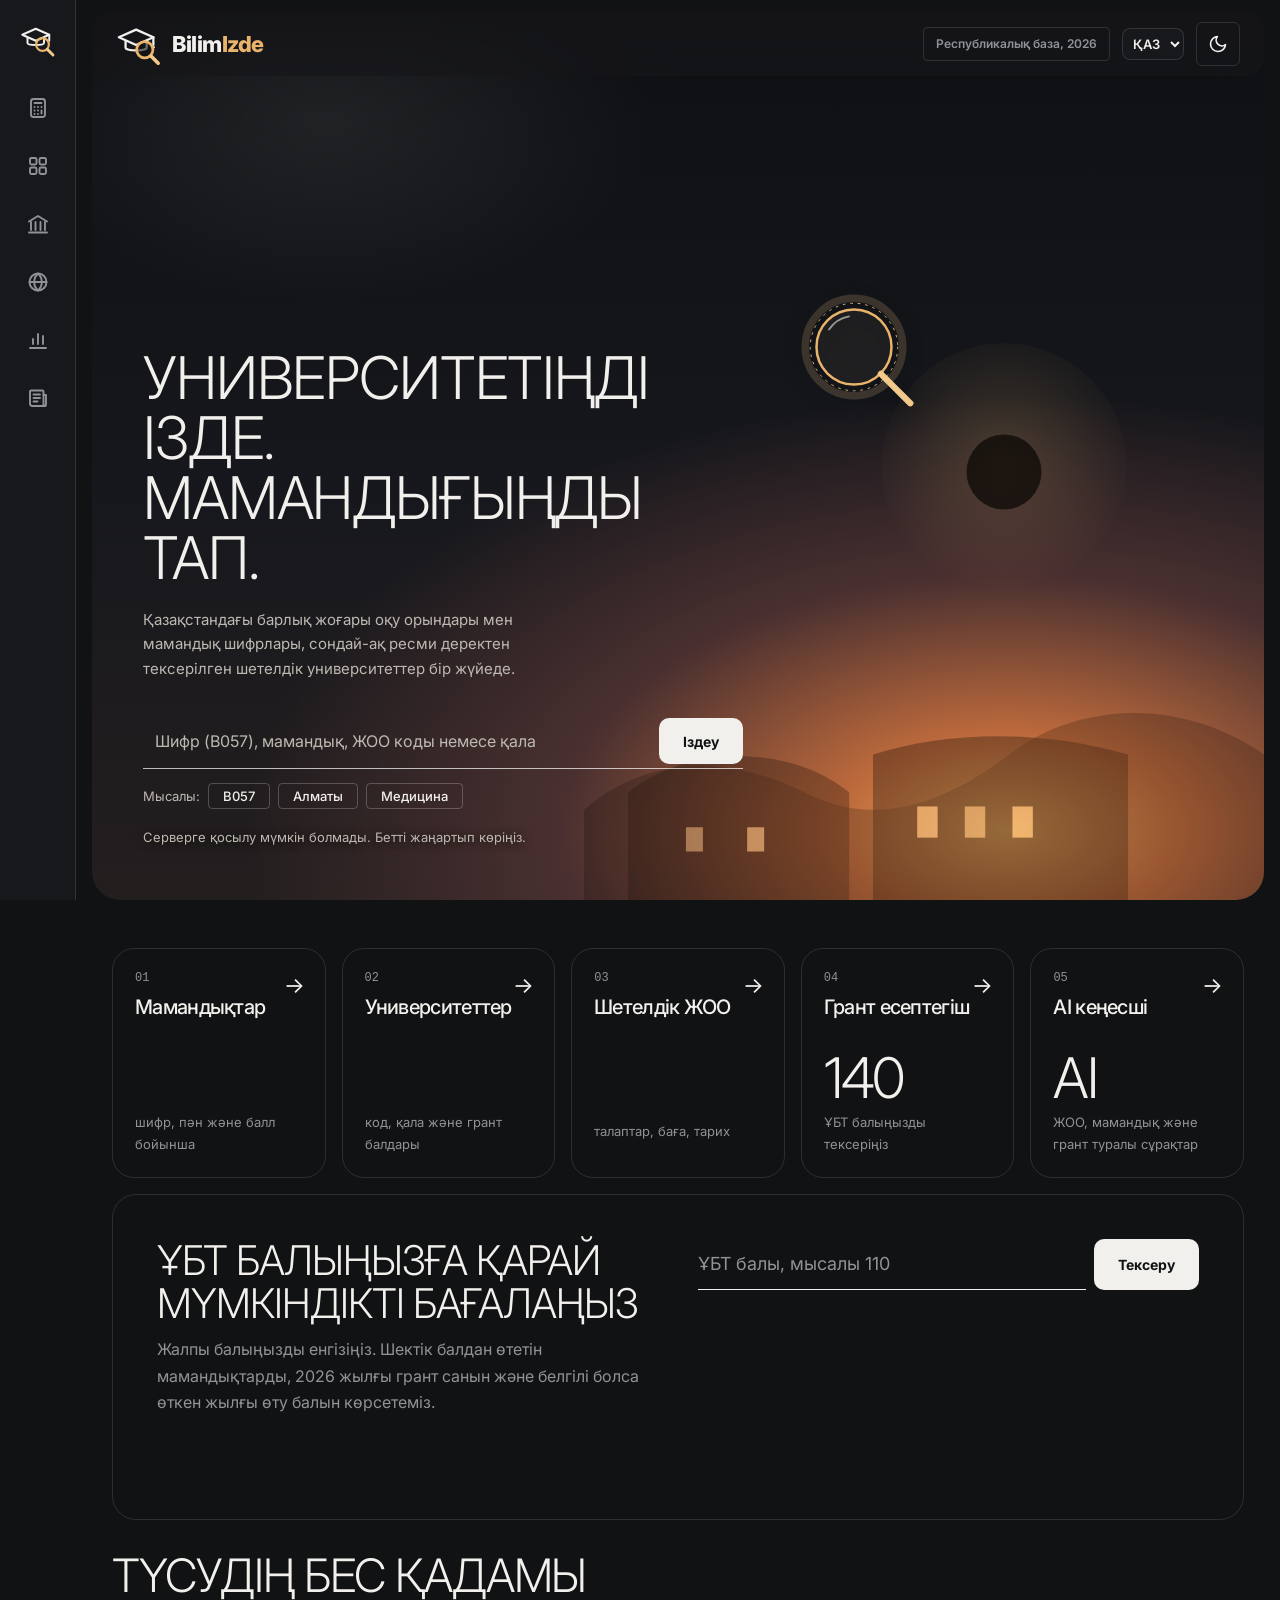
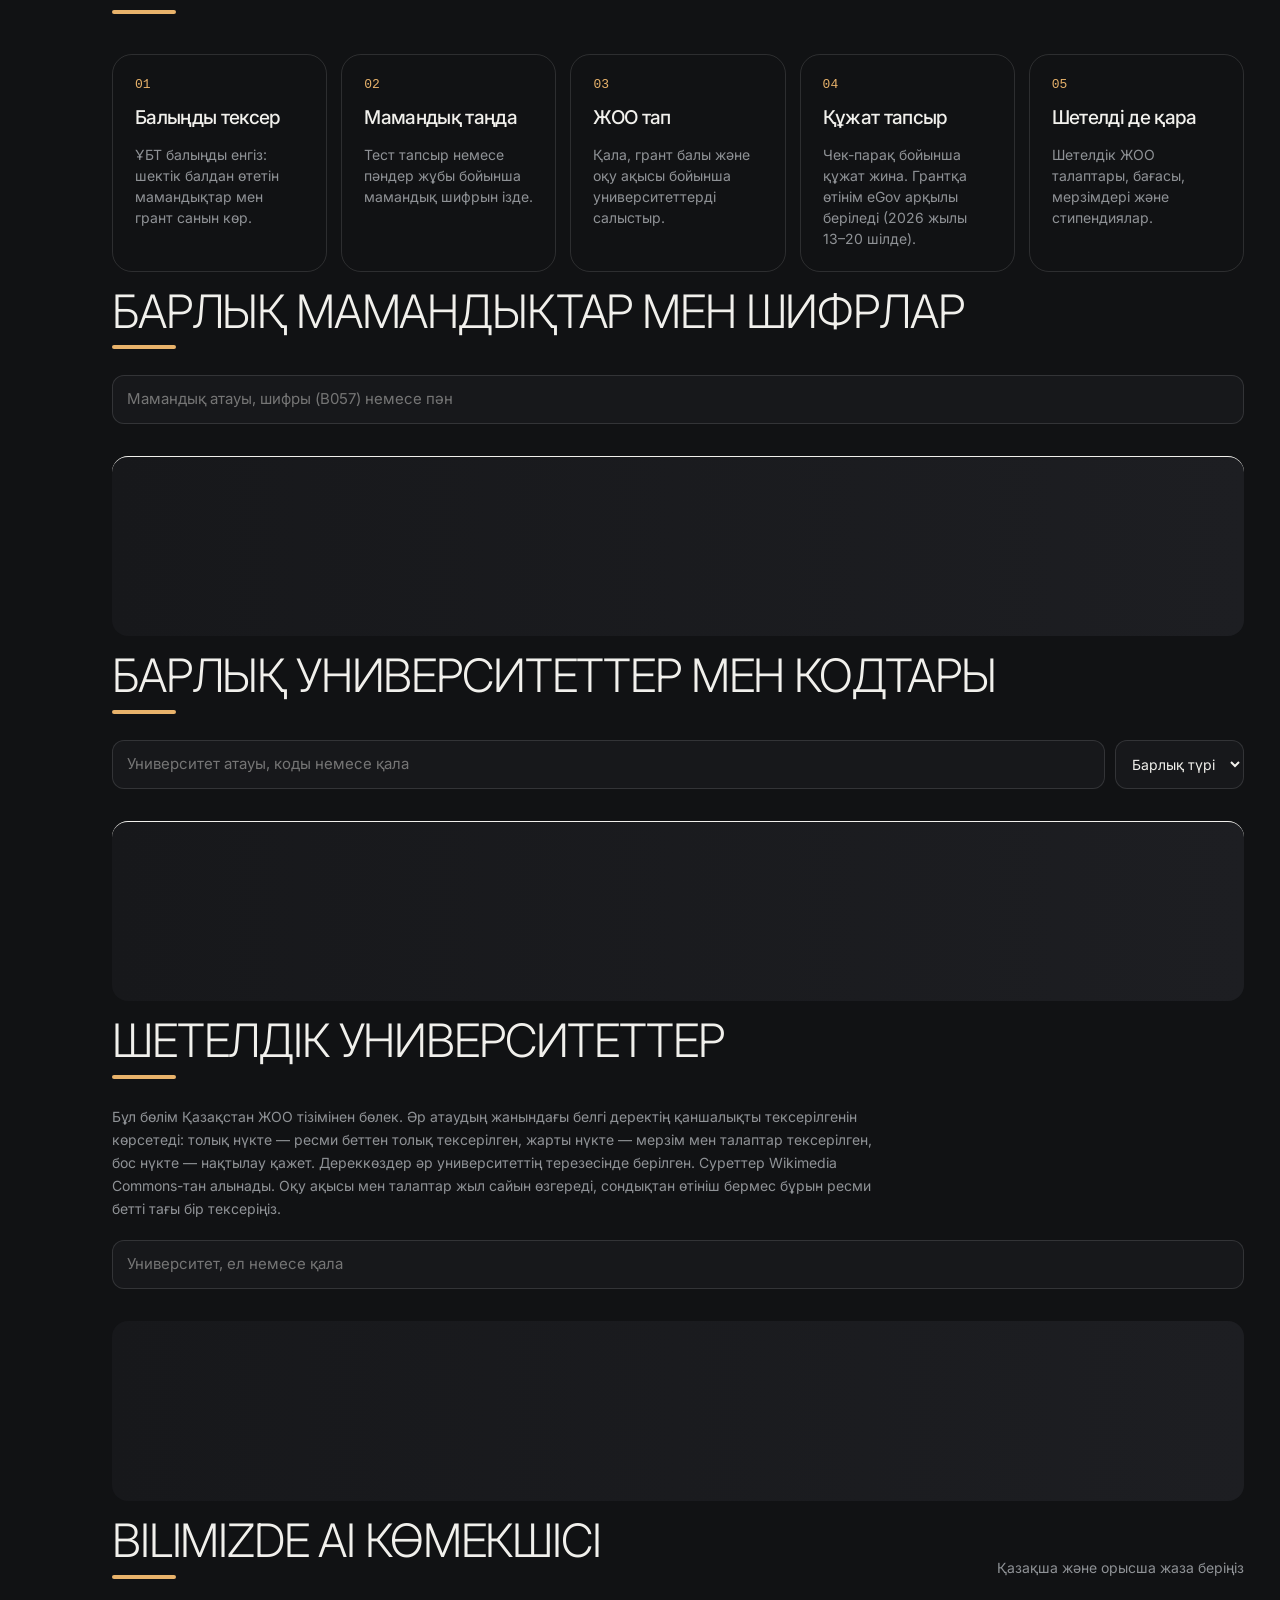
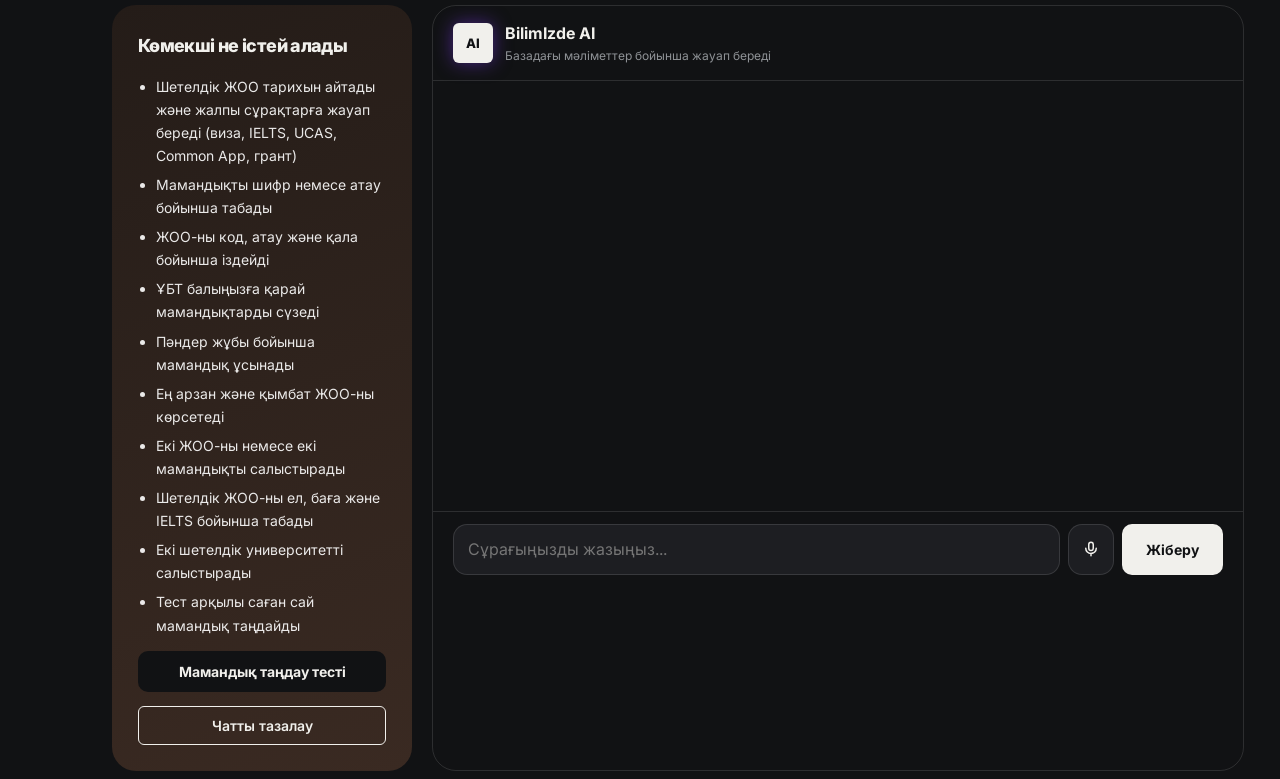
==== commit 7ea945f7: "BilimIzde: qorgauga dayindyk - magistratura beti, izdeu men suzgiler, FAQ, plitkalar, sheteldik kart" ====
--- a/frontend/index.html
+++ b/frontend/index.html
@@ -9,8 +9,8 @@
 <script>try{var t=localStorage.getItem('bz-theme')||'dark';document.documentElement.dataset.theme=t}catch(e){document.documentElement.dataset.theme='light'}</script>
 <meta name="description" content="BilimIzde: Қазақстан мен шетелдегі университеттер, мамандықтар, ҰБТ грант балдары, салыстыру, тест және AI кеңесші."><meta property="og:title" content="BilimIzde: университетіңді ізде, мамандығыңды тап"><meta property="og:type" content="website"><script type="application/ld+json">{"@context":"https://schema.org","@type":"WebSite","name":"BilimIzde","inLanguage":"kk","description":"Қазақстан мен шетелдегі университеттер мен мамандықтар порталы"}</script>
 <link rel="manifest" href="manifest.webmanifest"><meta name="theme-color" content="#111418"><link rel="apple-touch-icon" href="icon.svg">
-<link rel="stylesheet" href="css/style.css?v=20261122b">
-<script src="js/i18n.js?v=20261122b"></script>
+<link rel="stylesheet" href="css/style.css?v=20261123c">
+<script src="js/i18n.js?v=20261123c"></script>
 </head>
 <body>
 <aside class="rail" aria-label="Бөлімдер">
@@ -47,7 +47,7 @@
 <a class="tile" href="#/universities"><small>02</small><h3>Университеттер</h3><b id="tU"></b><span>код, қала және грант балдары</span><i>→</i></a>
 <a class="tile" href="#/abroad"><small>03</small><h3>Шетелдік ЖОО</h3><b id="tF"></b><span>талаптар, баға, тарих</span><i>→</i></a>
 <a class="tile" href="#/calc"><small>04</small><h3>Грант есептегіш</h3><b>140</b><span>ҰБТ балыңызды тексеріңіз</span><i>→</i></a>
-<a class="tile" href="#/ai"><small>05</small><h3>AI кеңесші</h3><b>?</b><span>ЖОО, мамандық және грант туралы сұрақтар</span><i>→</i></a></div></div></section>
+<a class="tile" href="#/ai"><small>05</small><h3>AI кеңесші</h3><b>AI</b><span>ЖОО, мамандық және грант туралы сұрақтар</span><i>→</i></a></div></div></section>
 <section class="band" id="analyzer"><div class="wrap calc">
  <div><h2>ҰБТ балыңызға қарай мүмкіндікті бағалаңыз</h2><p>Жалпы балыңызды енгізіңіз. Шектік балдан өтетін мамандықтарды, 2026 жылғы грант санын және белгілі болса өткен жылғы өту балын көрсетеміз.</p></div>
  <div><div class="row"><input type="number" id="score" min="0" max="140" placeholder="ҰБТ балы, мысалы 110" aria-label="ҰБТ балы"><button class="btn" onclick="calc()">Тексеру</button></div></div><div id="calcOut" aria-live="polite"></div>
@@ -63,16 +63,20 @@
 </ol></div></section>
 <section class="block" id="majors"><div class="wrap">
  <div class="head"><h2>Барлық мамандықтар мен шифрлар</h2><span id="mCount"></span></div>
+<div class="lsearch"><input id="mQ" type="search" placeholder="Мамандық атауы, шифры (B057) немесе пән" autocomplete="off"></div>
+<div class="hints" id="mChips" style="margin:0 0 18px"></div>
 <div class="grid" id="majorsGrid"></div>
 </div></section>
 
 <section class="block" id="universities"><div class="wrap">
  <div class="head"><h2>Барлық университеттер мен кодтары</h2><span id="uCount"></span></div>
+ <div class="lsearch"><input id="uQ" type="search" placeholder="Университет атауы, коды немесе қала" autocomplete="off"><select id="uT"><option value="">Барлық түрі</option></select></div>
  <div class="hints" id="uChips" style="margin:0 0 18px"></div><div class="uni" id="uniList"></div>
 </div></section>
 
 <section class="block" id="abroad"><div class="wrap"><div class="head"><h2>Шетелдік университеттер</h2><span id="fCount"></span></div>
 <p class="fnote">Бұл бөлім Қазақстан ЖОО тізімінен бөлек. Әр атаудың жанындағы белгі деректің қаншалықты тексерілгенін көрсетеді: толық нүкте — ресми беттен толық тексерілген, жарты нүкте — мерзім мен талаптар тексерілген, бос нүкте — нақтылау қажет. Дереккөздер әр университеттің терезесінде берілген. Суреттер Wikimedia Commons-тан алынады. Оқу ақысы мен талаптар жыл сайын өзгереді, сондықтан өтініш бермес бұрын ресми бетті тағы бір тексеріңіз.</p>
+<div class="lsearch"><input id="fQ" type="search" placeholder="Университет, ел немесе қала" autocomplete="off"></div>
 <div class="hints" id="fChips" style="margin:0 0 18px"></div><div class="uni" id="foreignList"></div></div></section>
 <section class="block" id="ai-helper"><div class="wrap"><div class="head"><h2>BilimIzde AI көмекшісі</h2><span>Қазақша және орысша жаза беріңіз</span></div>
 <div class="aiw"><aside class="aiside"><h3>Көмекші не істей алады</h3><ul><li>Шетелдік ЖОО тарихын айтады және жалпы сұрақтарға жауап береді (виза, IELTS, UCAS, Common App, грант)</li><li>Мамандықты шифр немесе атау бойынша табады</li><li>ЖОО-ны код, атау және қала бойынша іздейді</li><li>ҰБТ балыңызға қарай мамандықтарды сүзеді</li><li>Пәндер жұбы бойынша мамандық ұсынады</li><li>Ең арзан және қымбат ЖОО-ны көрсетеді</li><li>Екі ЖОО-ны немесе екі мамандықты салыстырады</li><li>Шетелдік ЖОО-ны ел, баға және IELTS бойынша табады</li><li>Екі шетелдік университетті салыстырады</li><li>Тест арқылы саған сай мамандық таңдайды</li></ul><button class="btn" onclick="startQuiz()">Мамандық таңдау тесті</button><button class="ghost" onclick="clearChat()">Чатты тазалау</button></aside>
@@ -92,6 +96,6 @@
 <div class="fc"><h4 data-i="fCon">Кері байланыс</h4><a href="#/club" data-i="fBug">Қате таптыңыз ба? Пікір қалдырыңыз</a><a href="#/faq" data-i="fFaq">Жиі қойылатын сұрақтар</a></div>
 </div><div class="wrap fb"><span>© 2026 BilimIzde</span><span data-i="fUpd">Деректер: univision.kz, ҚР Ғылым және жоғары білім министрлігі, ЖОО ресми сайттары · 2026</span></div></footer>
 
-<script src="js/api.js?v=20261122b"></script>
+<script src="js/api.js?v=20261123c"></script>
 </body>
 </html>
--- a/frontend/css/style.css
+++ b/frontend/css/style.css
@@ -214,7 +214,7 @@
 #foreignList .ur.fo .ctag{color:#F6F4EF;border-color:rgba(255,255,255,.4);background:rgba(0,0,0,.25);border-radius:99px}
 #foreignList .ur.fo .vt{border-color:#F6F4EF}#foreignList .ur.fo .vt.v2{background:#F2C98A;border-color:#F2C98A}#foreignList .ur.fo .vt.v1{background:linear-gradient(90deg,#F2C98A 50%,transparent 50%);border-color:#F2C98A}
 #foreignList .ur.fo .chev{display:none}
-@media(min-width:900px){#foreignList .ur.fo:nth-child(even){margin-top:56px}}
+
 /* университет тізімі */
 .ur:hover{background:var(--surf2)}
 .aiside{background:linear-gradient(160deg,#241c18,#3a2a22);color:#F1F0EC;border-radius:24px}
@@ -766,7 +766,7 @@
 .km-card ul li a span{display:flex;flex-direction:column;line-height:1.35}
 .km-card ul li a small{color:var(--mut);font-size:12px}
 body:not([data-page=home]):not([data-page=search]) main{padding-top:36px}
-@media(min-width:1001px){header nav a[href="#/results"]{display:none}}
+@media(min-width:1001px){header nav a[href="#/results"],header nav a[href="#/news"]{display:none}}
 /* Грант есептегіш v3 */
 .cxr{margin:4px 0 14px}
 .cxr input[type=range]{width:100%;accent-color:var(--acc);height:28px}
@@ -830,3 +830,36 @@
 .tp-v.min{background:var(--surf2);color:var(--ink);opacity:.85}
 .tp-v small{display:block;font-size:10px;font-weight:600;color:var(--mut);margin-top:3px}
 @media(max-width:600px){.tp-h{display:none}.tp-r{grid-template-columns:60px 1fr auto;gap:10px;padding:10px 12px}.tp-c{height:34px;font-size:13px}.tp-n{font-size:14px}}
+
+.det-acts{display:flex;flex-wrap:wrap;gap:8px;margin:0 0 16px}.det-acts .btn{margin:0}
+@media(max-width:600px){.det-acts .btn{flex:1 1 0;min-width:0;padding:10px 8px;font-size:13.5px;white-space:nowrap;text-align:center}}
+/* ашық тақырыпта контраст */
+[data-theme=light] .tp-c{color:#9a6100;background:rgba(230,160,40,.16)}
+[data-theme=light] .tp-v{color:#16733f;background:rgba(22,115,63,.12)}
+[data-theme=light] .tp-t{color:#16733f;background:rgba(22,115,63,.1)}
+[data-theme=light] .tp-t.cr{color:#6b3fb8;background:rgba(107,63,184,.1)}
+[data-theme=light] .nw-t.grant{color:#9a6100;background:rgba(230,160,40,.16)}
+[data-theme=light] .nw-t.ent{color:#1d5fd6;background:rgba(29,95,214,.1)}
+[data-theme=light] .nw-t.magistr{color:#6b3fb8;background:rgba(107,63,184,.1)}
+[data-theme=light] .nw-t.uni{color:#16733f;background:rgba(22,115,63,.1)}
+
+/* Тізім беттеріндегі іздеу */
+.lsearch{display:flex;gap:10px;flex-wrap:wrap;margin:0 0 14px}
+.lsearch input{flex:1 1 260px;min-width:0;background:var(--surf);color:var(--ink);border:1px solid var(--line);border-radius:12px;padding:11px 14px;font:inherit;font-size:15px}
+.lsearch select{background:var(--surf);color:var(--ink);border:1px solid var(--line);border-radius:12px;padding:10px 12px;font:inherit;font-size:14px}
+.lsearch input:focus,.lsearch select:focus{outline:2px solid var(--acc,#e6b450);outline-offset:1px}
+
+/* Шетелдік ЖОО карточкасы: «Тарихы» батырмасы сурет үстінде анық көрінсін */
+#foreignList .ur.fo .hb{position:relative;z-index:2;background:rgba(0,0,0,.6);-webkit-backdrop-filter:blur(6px);backdrop-filter:blur(6px)}
+
+/* ===== Магистратура ===== */
+.ms{max-width:1000px}
+.ms-ex{display:grid;grid-template-columns:repeat(3,minmax(0,1fr));gap:12px;margin:4px 0 22px}
+.ms-ex>div{border:1px solid var(--line);border-radius:16px;padding:16px;background:var(--surf)}
+.ms-ex h4{margin:0 0 8px;font-size:15px}.ms-ex p{margin:0 0 10px;color:var(--mut);font-size:14px;line-height:1.5}
+.ms-t{width:100%;border-collapse:collapse;font-size:14.5px}.ms-t th{text-align:left;font-size:12px;text-transform:uppercase;letter-spacing:.04em;color:var(--mut);padding:8px 10px;border-bottom:1px solid var(--line)}
+.ms-t td{padding:10px;border-bottom:1px solid var(--line)}.ms-t td.n,.ms-t th:nth-child(n+3){text-align:right;font-variant-numeric:tabular-nums;white-space:nowrap}
+.ms-c{color:#e6b450}[data-theme=light] .ms-c{color:#9a6100}
+.ms-o{display:grid;grid-template-columns:repeat(auto-fill,minmax(260px,1fr));gap:10px;margin-bottom:12px}
+.ms-o div{display:flex;justify-content:space-between;gap:12px;align-items:center;border:1px solid var(--line);border-radius:12px;padding:12px 14px;background:var(--surf);font-size:14px}.ms-o b{font-variant-numeric:tabular-nums}
+@media(max-width:800px){.ms-ex{grid-template-columns:1fr}.rs-k{grid-template-columns:repeat(2,minmax(0,1fr))}}
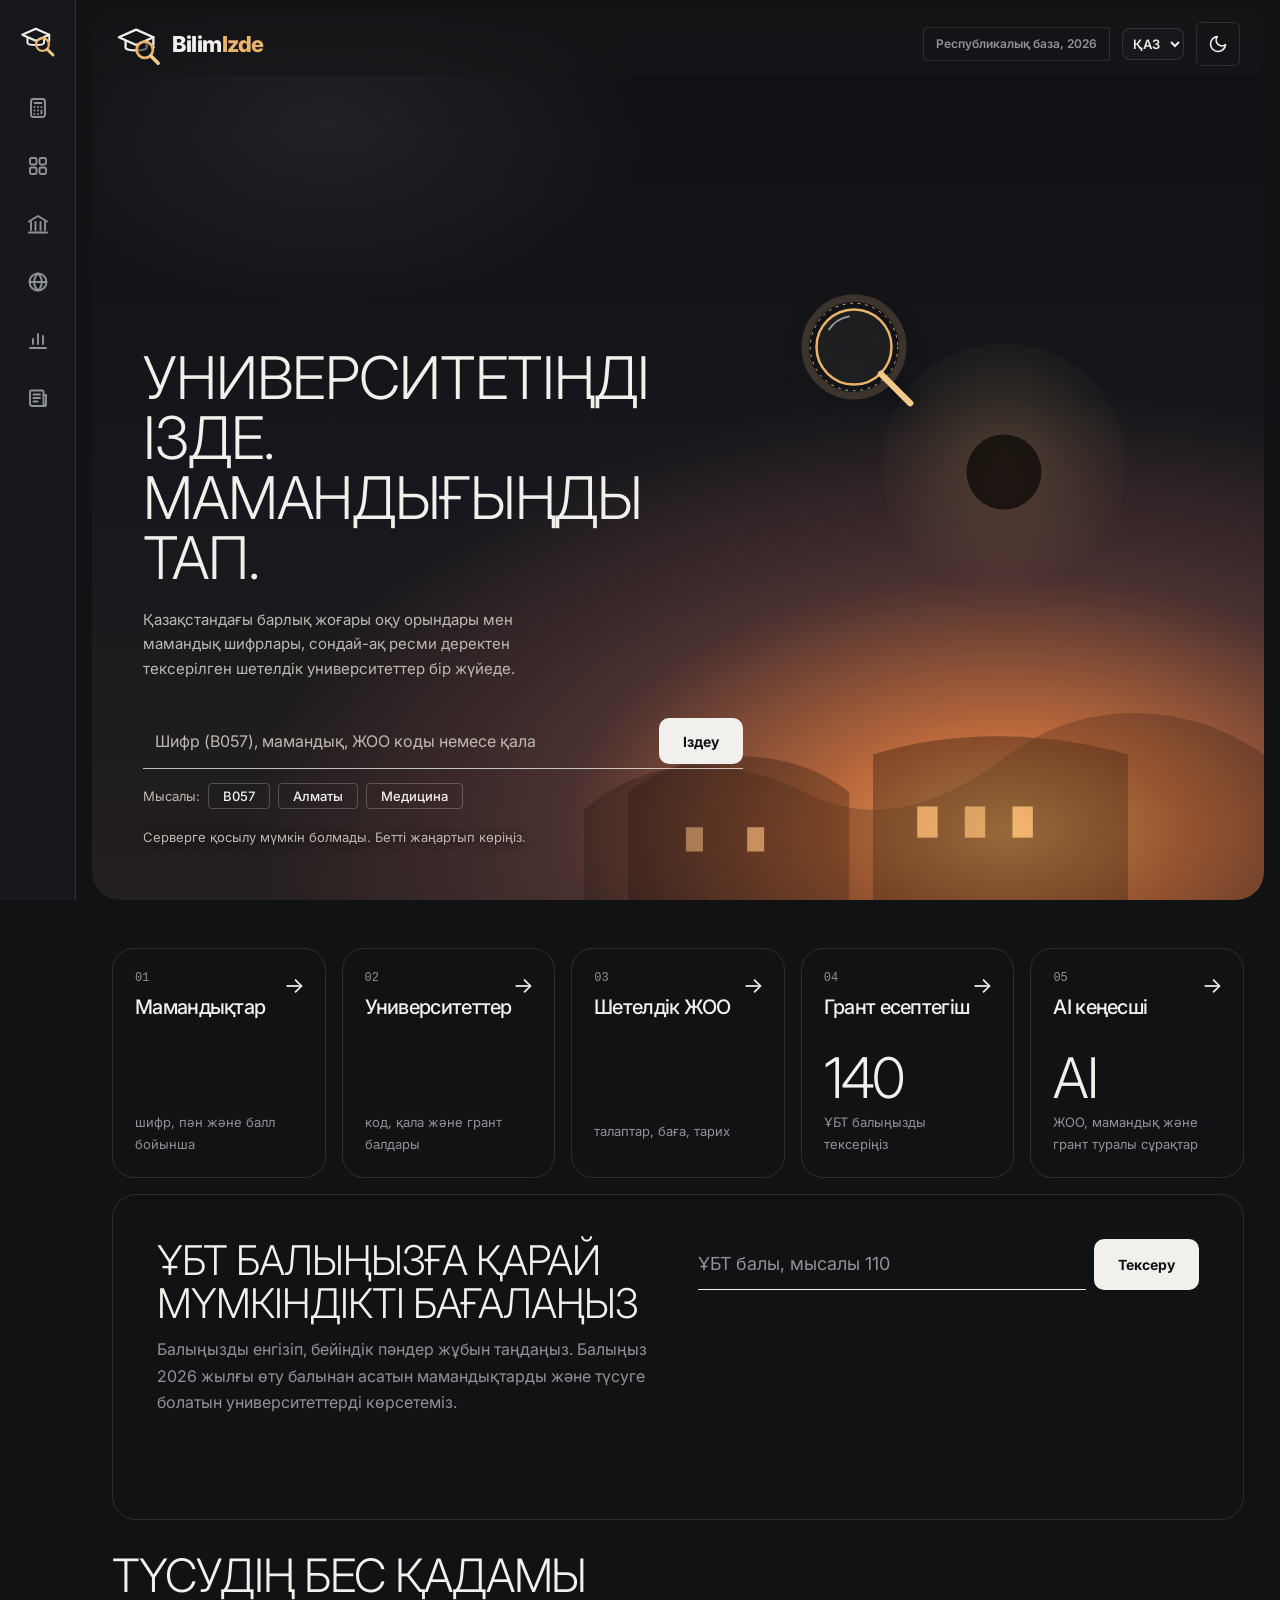
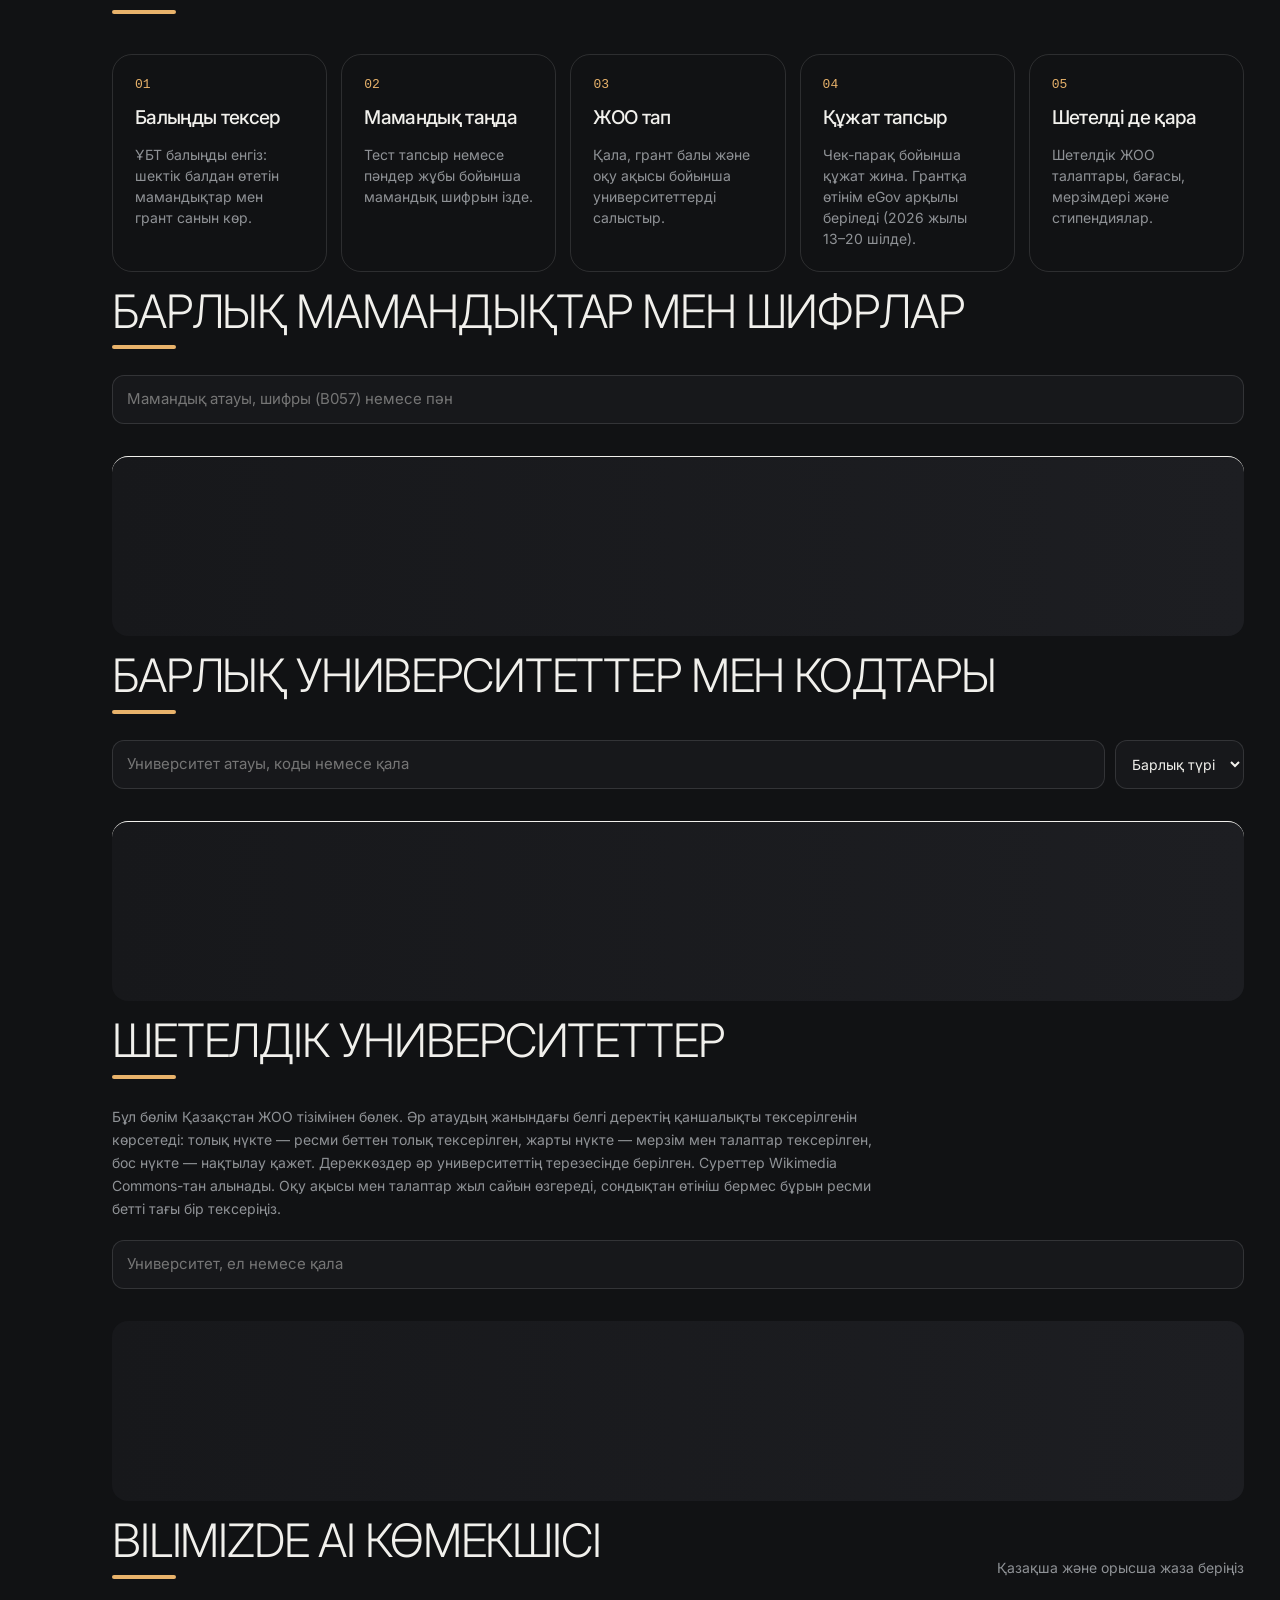
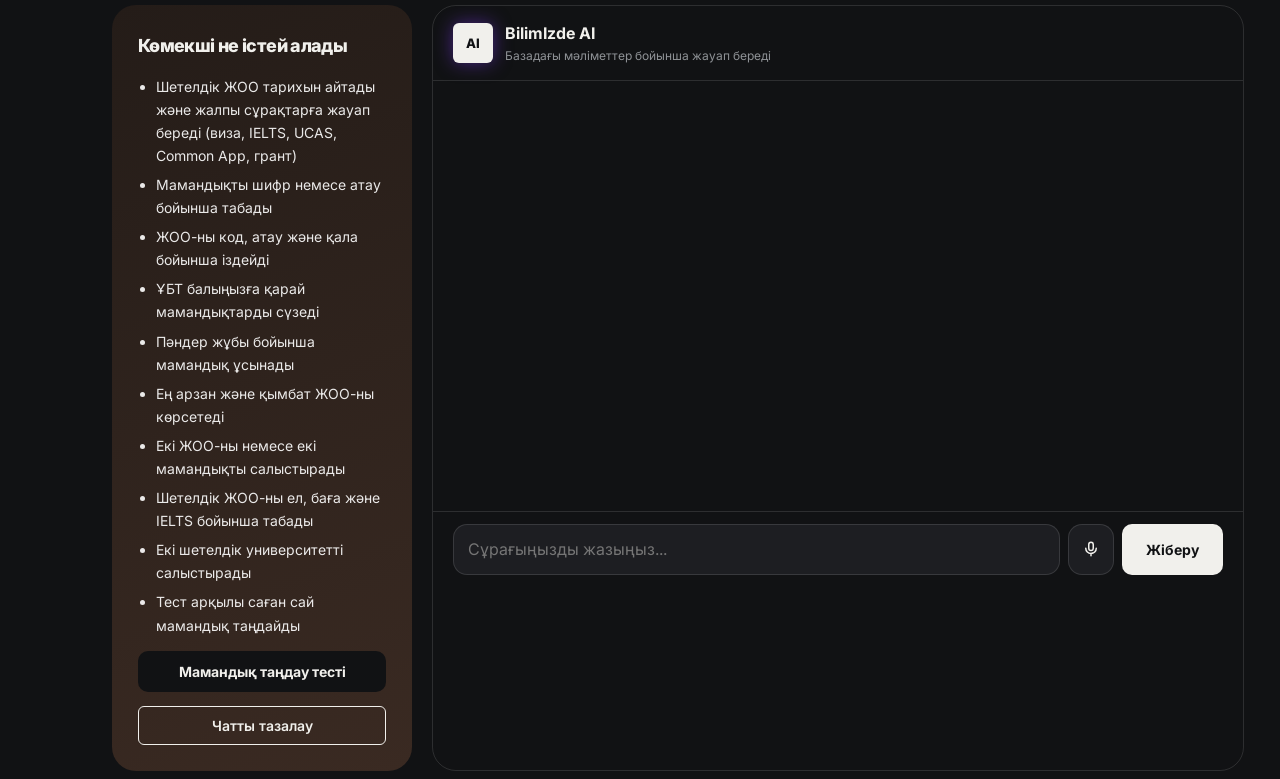
==== commit 12b2fef0: "BilimIzde: grant esepteGish - tandalgan pander bojynsha otu balynan asatyn mamandyqtar men ZhOO" ====
--- a/frontend/index.html
+++ b/frontend/index.html
@@ -9,8 +9,8 @@
 <script>try{var t=localStorage.getItem('bz-theme')||'dark';document.documentElement.dataset.theme=t}catch(e){document.documentElement.dataset.theme='light'}</script>
 <meta name="description" content="BilimIzde: Қазақстан мен шетелдегі университеттер, мамандықтар, ҰБТ грант балдары, салыстыру, тест және AI кеңесші."><meta property="og:title" content="BilimIzde: университетіңді ізде, мамандығыңды тап"><meta property="og:type" content="website"><script type="application/ld+json">{"@context":"https://schema.org","@type":"WebSite","name":"BilimIzde","inLanguage":"kk","description":"Қазақстан мен шетелдегі университеттер мен мамандықтар порталы"}</script>
 <link rel="manifest" href="manifest.webmanifest"><meta name="theme-color" content="#111418"><link rel="apple-touch-icon" href="icon.svg">
-<link rel="stylesheet" href="css/style.css?v=20261123c">
-<script src="js/i18n.js?v=20261123c"></script>
+<link rel="stylesheet" href="css/style.css?v=20261123d">
+<script src="js/i18n.js?v=20261123d"></script>
 </head>
 <body>
 <aside class="rail" aria-label="Бөлімдер">
@@ -49,7 +49,7 @@
 <a class="tile" href="#/calc"><small>04</small><h3>Грант есептегіш</h3><b>140</b><span>ҰБТ балыңызды тексеріңіз</span><i>→</i></a>
 <a class="tile" href="#/ai"><small>05</small><h3>AI кеңесші</h3><b>AI</b><span>ЖОО, мамандық және грант туралы сұрақтар</span><i>→</i></a></div></div></section>
 <section class="band" id="analyzer"><div class="wrap calc">
- <div><h2>ҰБТ балыңызға қарай мүмкіндікті бағалаңыз</h2><p>Жалпы балыңызды енгізіңіз. Шектік балдан өтетін мамандықтарды, 2026 жылғы грант санын және белгілі болса өткен жылғы өту балын көрсетеміз.</p></div>
+ <div><h2>ҰБТ балыңызға қарай мүмкіндікті бағалаңыз</h2><p>Балыңызды енгізіп, бейіндік пәндер жұбын таңдаңыз. Балыңыз 2026 жылғы өту балынан асатын мамандықтарды және түсуге болатын университеттерді көрсетеміз.</p></div>
  <div><div class="row"><input type="number" id="score" min="0" max="140" placeholder="ҰБТ балы, мысалы 110" aria-label="ҰБТ балы"><button class="btn" onclick="calc()">Тексеру</button></div></div><div id="calcOut" aria-live="polite"></div>
 </div></section>
 
@@ -96,6 +96,6 @@
 <div class="fc"><h4 data-i="fCon">Кері байланыс</h4><a href="#/club" data-i="fBug">Қате таптыңыз ба? Пікір қалдырыңыз</a><a href="#/faq" data-i="fFaq">Жиі қойылатын сұрақтар</a></div>
 </div><div class="wrap fb"><span>© 2026 BilimIzde</span><span data-i="fUpd">Деректер: univision.kz, ҚР Ғылым және жоғары білім министрлігі, ЖОО ресми сайттары · 2026</span></div></footer>
 
-<script src="js/api.js?v=20261123c"></script>
+<script src="js/api.js?v=20261123d"></script>
 </body>
 </html>
--- a/frontend/css/style.css
+++ b/frontend/css/style.css
@@ -863,3 +863,12 @@
 .ms-o{display:grid;grid-template-columns:repeat(auto-fill,minmax(260px,1fr));gap:10px;margin-bottom:12px}
 .ms-o div{display:flex;justify-content:space-between;gap:12px;align-items:center;border:1px solid var(--line);border-radius:12px;padding:12px 14px;background:var(--surf);font-size:14px}.ms-o b{font-variant-numeric:tabular-nums}
 @media(max-width:800px){.ms-ex{grid-template-columns:1fr}.rs-k{grid-template-columns:repeat(2,minmax(0,1fr))}}
+
+/* Есептегіш: ұсынылатын мамандықтар және ЖОО-лар */
+.cpick{display:grid;gap:6px}
+.cuni{display:flex;flex-wrap:wrap;gap:6px;padding:0 0 4px 74px}
+.cuni a,.cuni span{font-size:12.5px;padding:4px 10px;border-radius:999px;border:1px solid var(--line);background:var(--surf);color:var(--ink);text-decoration:none}
+.cuni a:hover{border-color:var(--acc)}.cuni a b{color:#6fcf97;margin-left:4px}[data-theme=light] .cuni a b{color:#16733f}
+.cuni span{color:var(--mut)}
+.cres .dsec small{font-weight:500;color:var(--mut);margin-left:6px}
+@media(max-width:600px){.cuni{padding-left:0}}
